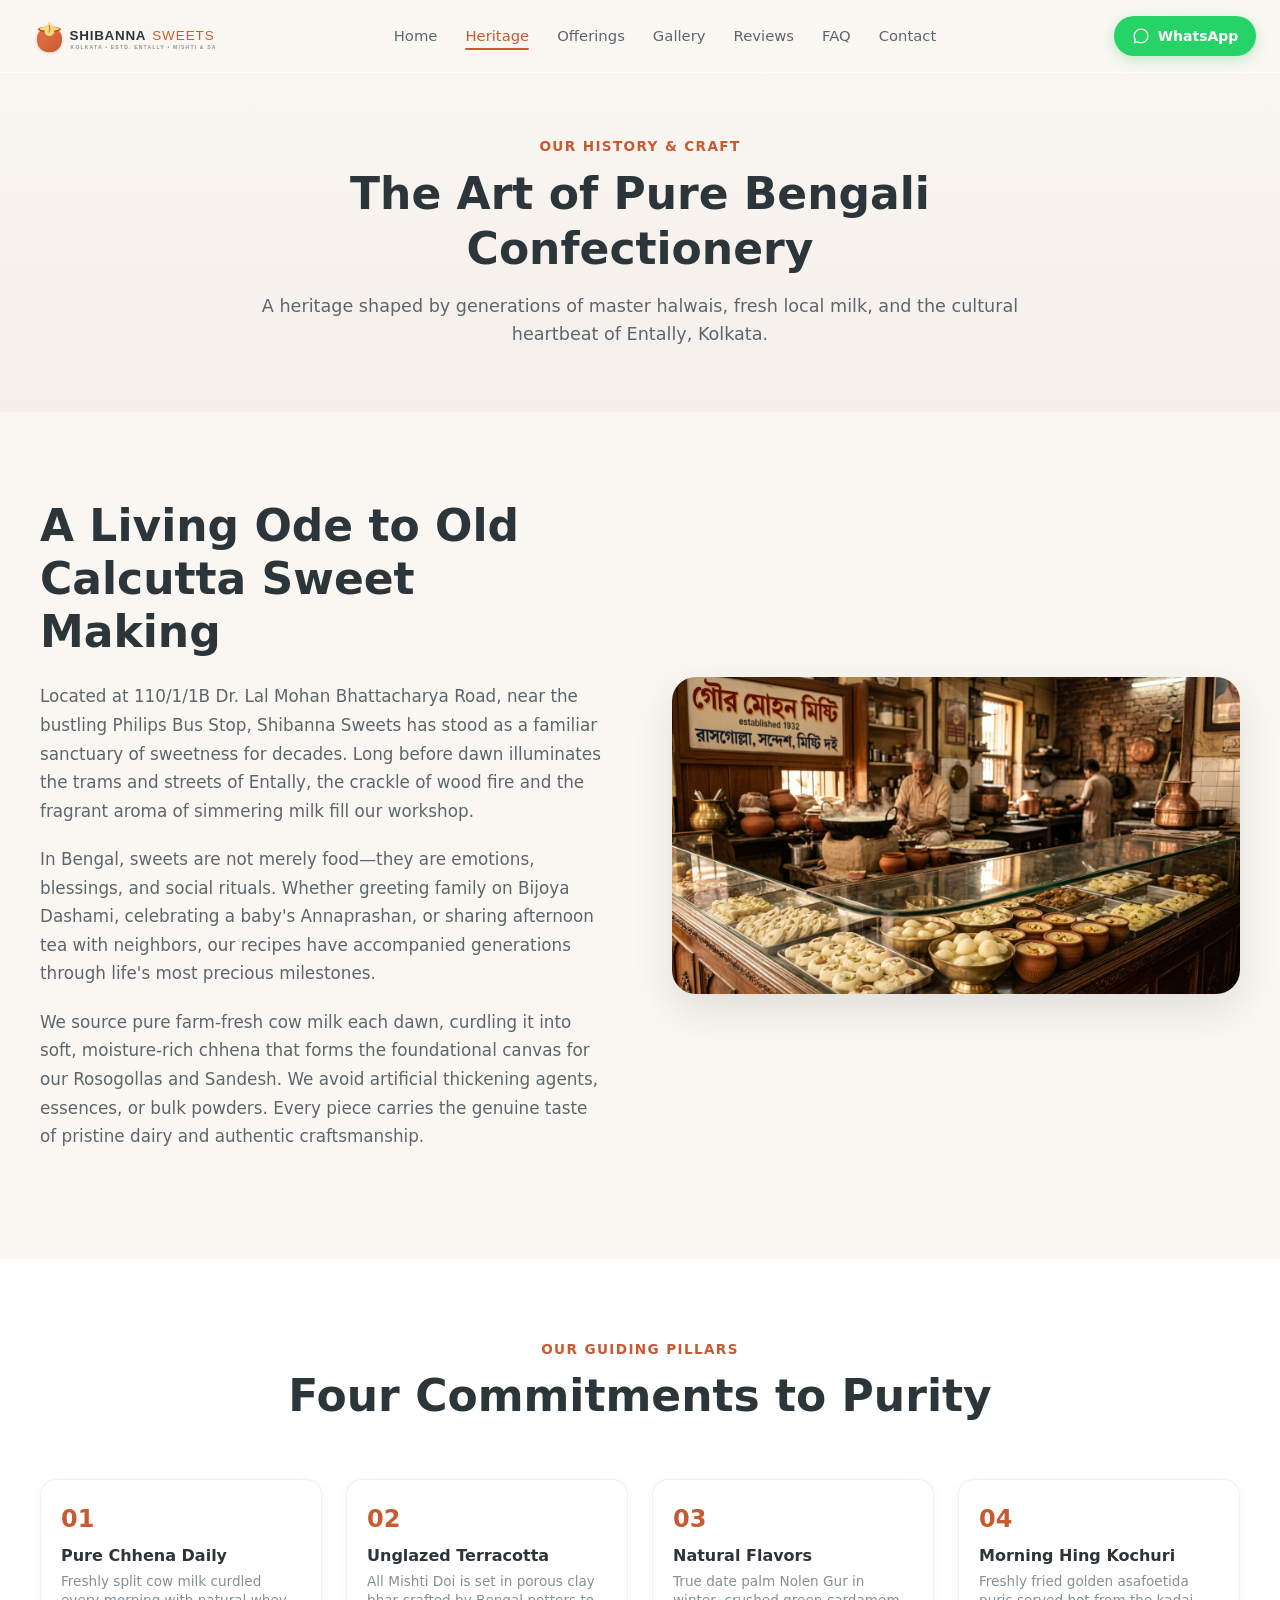
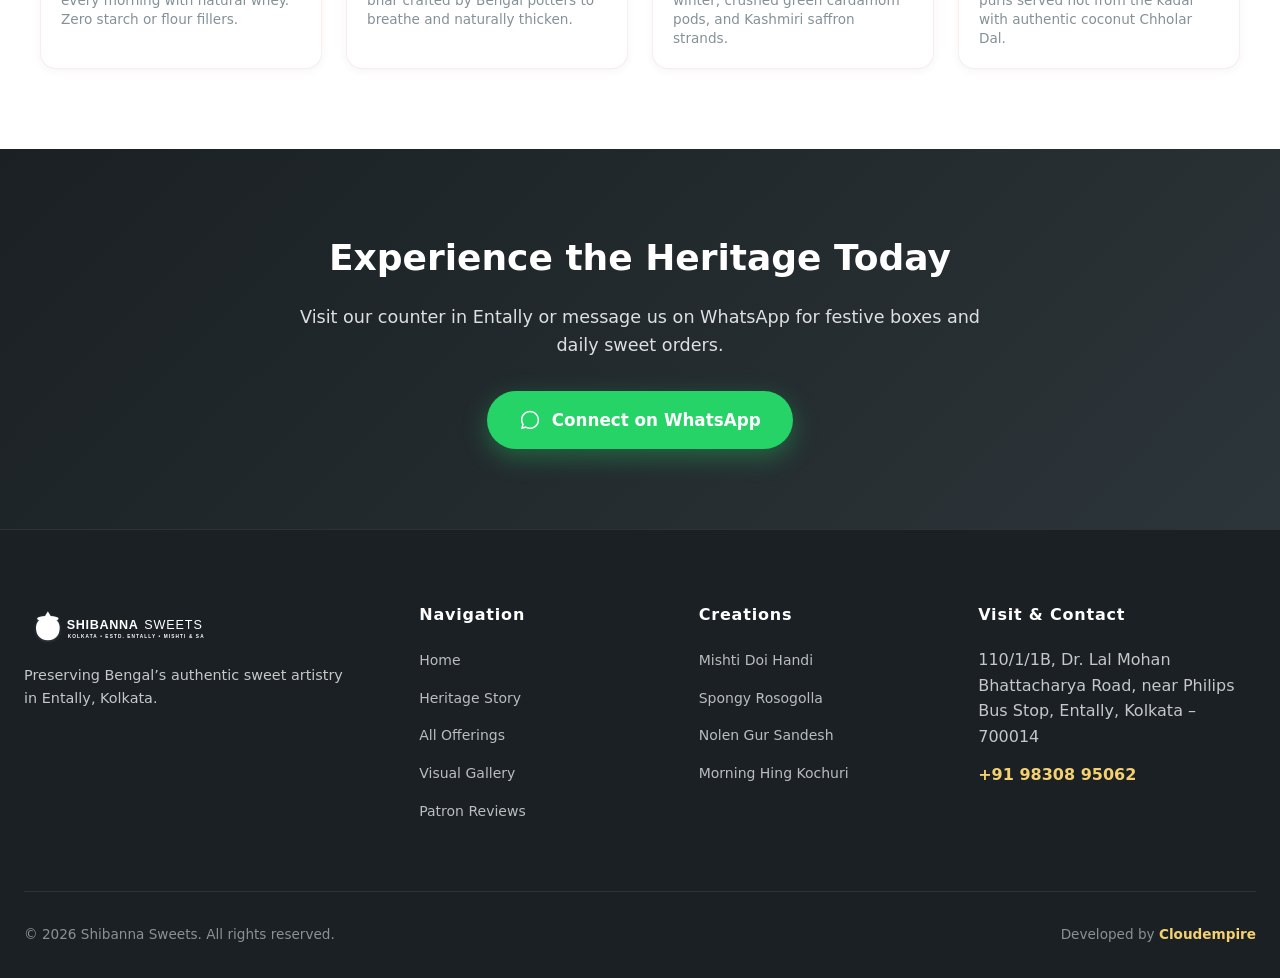
==== about.html @ 189ba897 "Build Shibanna Sweets Apple-inspired website with 16:9 hero video" ====
<!DOCTYPE html>
<html lang="en">
<head>
  <meta charset="UTF-8">
  <meta name="viewport" content="width=device-width, initial-scale=1.0">
  <title>Heritage &amp; Craftsmanship | Shibanna Sweets Kolkata</title>
  <meta name="description" content="Discover the history, pure milk sourcing, and artisanal craftsmanship behind Shibanna Sweets at Entally, Kolkata.">
  <link rel="canonical" href="https://cloudempiretech.github.io/shibanna-sweets-kolkata/about.html">
  <link rel="icon" type="image/svg+xml" href="assets/images/favicon.svg">
  <link rel="apple-touch-icon" href="apple-touch-icon.png">
  <link rel="stylesheet" href="styles.css">
</head>
<body>

  <!-- Navigation -->
  <header class="site-header" role="banner">
    <div class="nav-container">
      <a href="index.html" class="nav-brand" aria-label="Shibanna Sweets Home">
        <img src="assets/images/logo.svg" alt="Shibanna Sweets Logo" class="nav-logo" width="190" height="48">
      </a>
      
      <nav aria-label="Main Navigation">
        <ul class="nav-links">
          <li><a href="index.html">Home</a></li>
          <li><a href="about.html" class="active">Heritage</a></li>
          <li><a href="sweets.html">Offerings</a></li>
          <li><a href="gallery.html">Gallery</a></li>
          <li><a href="reviews.html">Reviews</a></li>
          <li><a href="faq.html">FAQ</a></li>
          <li><a href="contact.html">Contact</a></li>
        </ul>
      </nav>

      <div class="nav-actions">
        <a href="https://wa.me/919830895062?text=Hi%20Shibanna%20Sweets%2C%20I%20would%20like%20to%20know%20more%20about%20your%20sweets." target="_blank" rel="noopener noreferrer" class="btn-nav-wa" aria-label="Chat on WhatsApp">
          <svg viewBox="0 0 24 24"><path d="M12.04 2C6.58 2 2.13 6.45 2.13 11.91C2.13 13.66 2.59 15.36 3.45 16.86L2.05 22L7.3 20.62C8.75 21.41 10.38 21.83 12.04 21.83C17.5 21.83 21.95 17.38 21.95 11.92C21.95 9.27 20.92 6.78 19.05 4.91C17.18 3.03 14.69 2 12.04 2M12.05 3.67C14.25 3.67 16.31 4.53 17.87 6.09C19.42 7.65 20.28 9.72 20.28 11.92C20.28 16.46 16.58 20.15 12.04 20.15C10.56 20.15 9.11 19.76 7.85 19.01L7.55 18.83L4.43 19.65L5.26 16.61L5.06 16.29C4.24 14.99 3.8 13.47 3.8 11.91C3.81 7.37 7.5 3.67 12.05 3.67Z"/></svg>
          <span>WhatsApp</span>
        </a>
        <button class="mobile-toggle" aria-label="Toggle navigation menu">
          <svg width="24" height="24" viewBox="0 0 24 24" fill="none" stroke="currentColor" stroke-width="2"><path d="M4 6h16M4 12h16M4 18h16"/></svg>
        </button>
      </div>
    </div>
  </header>

  <!-- Page Header -->
  <section style="background:linear-gradient(180deg, #FAF7F2 0%, #F5EFEB 100%); padding: 8.5rem 1.5rem 4rem; text-align: center;">
    <div style="max-width: 800px; margin: 0 auto;">
      <span class="section-tag">Our History &amp; Craft</span>
      <h1 class="section-title">The Art of Pure Bengali Confectionery</h1>
      <p class="section-subtitle">A heritage shaped by generations of master halwais, fresh local milk, and the cultural heartbeat of Entally, Kolkata.</p>
    </div>
  </section>

  <!-- Main Narrative -->
  <section class="section">
    <div class="story-container">
      <div class="story-content">
        <h2>A Living Ode to Old Calcutta Sweet Making</h2>
        <p>
          Located at 110/1/1B Dr. Lal Mohan Bhattacharya Road, near the bustling Philips Bus Stop, Shibanna Sweets has stood as a familiar sanctuary of sweetness for decades. Long before dawn illuminates the trams and streets of Entally, the crackle of wood fire and the fragrant aroma of simmering milk fill our workshop.
        </p>
        <p>
          In Bengal, sweets are not merely food—they are emotions, blessings, and social rituals. Whether greeting family on Bijoya Dashami, celebrating a baby's Annaprashan, or sharing afternoon tea with neighbors, our recipes have accompanied generations through life's most precious milestones.
        </p>
        <p>
          We source pure farm-fresh cow milk each dawn, curdling it into soft, moisture-rich chhena that forms the foundational canvas for our Rosogollas and Sandesh. We avoid artificial thickening agents, essences, or bulk powders. Every piece carries the genuine taste of pristine dairy and authentic craftsmanship.
        </p>
      </div>
      <div class="story-media">
        <img src="assets/images/hero-poster.jpg" alt="Artisan halwai workshop in Kolkata" loading="lazy">
      </div>
    </div>
  </section>

  <!-- Philosophy Pillars -->
  <section style="background:var(--white); padding: 5rem 1.5rem;">
    <div style="max-width: 1200px; margin: 0 auto;">
      <div class="section-header">
        <span class="section-tag">Our Guiding Pillars</span>
        <h2 class="section-title">Four Commitments to Purity</h2>
      </div>

      <div class="grid-4">
        <div class="pillar-item">
          <div class="pillar-num">01</div>
          <div class="pillar-title">Pure Chhena Daily</div>
          <div class="pillar-desc">Freshly split cow milk curdled every morning with natural whey. Zero starch or flour fillers.</div>
        </div>
        <div class="pillar-item">
          <div class="pillar-num">02</div>
          <div class="pillar-title">Unglazed Terracotta</div>
          <div class="pillar-desc">All Mishti Doi is set in porous clay bhar crafted by Bengal potters to breathe and naturally thicken.</div>
        </div>
        <div class="pillar-item">
          <div class="pillar-num">03</div>
          <div class="pillar-title">Natural Flavors</div>
          <div class="pillar-desc">True date palm Nolen Gur in winter, crushed green cardamom pods, and Kashmiri saffron strands.</div>
        </div>
        <div class="pillar-item">
          <div class="pillar-num">04</div>
          <div class="pillar-title">Morning Hing Kochuri</div>
          <div class="pillar-desc">Freshly fried golden asafoetida puris served hot from the kadai with authentic coconut Chholar Dal.</div>
        </div>
      </div>
    </div>
  </section>

  <!-- CTA Banner -->
  <section style="background: linear-gradient(135deg, var(--darker) 0%, var(--dark) 100%); color: var(--white); padding: 5rem 1.5rem; text-align: center;">
    <div style="max-width: 720px; margin: 0 auto;">
      <h2 style="font-size: 2.25rem; font-weight: 700; margin-bottom: 1rem;">Experience the Heritage Today</h2>
      <p style="font-size: 1.1rem; color: rgba(255,255,255,0.85); margin-bottom: 2rem;">Visit our counter in Entally or message us on WhatsApp for festive boxes and daily sweet orders.</p>
      <a href="https://wa.me/919830895062?text=Hi%20Shibanna%20Sweets%2C%20I%20would%20like%20to%20place%20an%20order." target="_blank" rel="noopener noreferrer" class="btn-primary-wa">
        <svg viewBox="0 0 24 24"><path d="M12.04 2C6.58 2 2.13 6.45 2.13 11.91C2.13 13.66 2.59 15.36 3.45 16.86L2.05 22L7.3 20.62C8.75 21.41 10.38 21.83 12.04 21.83C17.5 21.83 21.95 17.38 21.95 11.92C21.95 9.27 20.92 6.78 19.05 4.91C17.18 3.03 14.69 2 12.04 2M12.05 3.67C14.25 3.67 16.31 4.53 17.87 6.09C19.42 7.65 20.28 9.72 20.28 11.92C20.28 16.46 16.58 20.15 12.04 20.15C10.56 20.15 9.11 19.76 7.85 19.01L7.55 18.83L4.43 19.65L5.26 16.61L5.06 16.29C4.24 14.99 3.8 13.47 3.8 11.91C3.81 7.37 7.5 3.67 12.05 3.67Z"/></svg>
        <span>Connect on WhatsApp</span>
      </a>
    </div>
  </section>

  <!-- Footer -->
  <footer class="site-footer" role="contentinfo">
    <div class="footer-container">
      <div class="footer-brand">
        <img src="assets/images/logo.svg" alt="Shibanna Sweets Logo" width="180" height="46" style="filter: brightness(0) invert(1);">
        <p>Preserving Bengal’s authentic sweet artistry in Entally, Kolkata.</p>
      </div>
      <div class="footer-col">
        <h4>Navigation</h4>
        <ul class="footer-links">
          <li><a href="index.html">Home</a></li>
          <li><a href="about.html">Heritage Story</a></li>
          <li><a href="sweets.html">All Offerings</a></li>
          <li><a href="gallery.html">Visual Gallery</a></li>
          <li><a href="reviews.html">Patron Reviews</a></li>
        </ul>
      </div>
      <div class="footer-col">
        <h4>Creations</h4>
        <ul class="footer-links">
          <li><a href="sweets.html#doi">Mishti Doi Handi</a></li>
          <li><a href="sweets.html#rosogolla">Spongy Rosogolla</a></li>
          <li><a href="sweets.html#sandesh">Nolen Gur Sandesh</a></li>
          <li><a href="sweets.html#kochuri">Morning Hing Kochuri</a></li>
        </ul>
      </div>
      <div class="footer-col">
        <h4>Visit &amp; Contact</h4>
        <p style="margin-bottom:0.75rem;">110/1/1B, Dr. Lal Mohan Bhattacharya Road, near Philips Bus Stop, Entally, Kolkata – 700014</p>
        <p><a href="tel:+919830895062" style="color:var(--secondary); font-weight:600;">+91 98308 95062</a></p>
      </div>
    </div>
    <div class="footer-bottom">
      <div>&copy; 2026 Shibanna Sweets. All rights reserved.</div>
      <div class="footer-dev">Developed by <a href="https://cloudempiretech.github.io/" target="_blank" rel="noopener noreferrer">Cloudempire</a></div>
    </div>
  </footer>

  <script src="script.js"></script>
</body>
</html>
---- styles.css ----
/* ==========================================================================
   SHIBANNA SWEETS — Apple-Inspired Modern Design System
   Brand Concept: Terracotta Hearth, Saffron Cream, Pistachio Jade, Slate Sugar
   ========================================================================== */

:root {
  --primary: #C85A32;
  --primary-light: #E27248;
  --primary-dark: #A84320;
  --secondary: #F4D06F;
  --secondary-light: #FDF3D6;
  --accent: #8A9A86;
  --accent-light: #E8ECE7;
  --dark: #2C3539;
  --darker: #1A2024;
  --light-bg: #FAF7F2;
  --card-bg: rgba(255, 255, 255, 0.82);
  --card-border: rgba(200, 90, 50, 0.12);
  --glass-bg: rgba(250, 247, 242, 0.8);
  --glass-border: rgba(255, 255, 255, 0.6);
  --text-primary: #2C3539;
  --text-secondary: #5C676C;
  --text-muted: #849197;
  --white: #FFFFFF;
  --shadow-sm: 0 2px 8px rgba(44, 53, 57, 0.05);
  --shadow-md: 0 8px 24px rgba(44, 53, 57, 0.08);
  --shadow-lg: 0 16px 40px rgba(44, 53, 57, 0.12);
  --shadow-glow: 0 12px 36px rgba(200, 90, 50, 0.22);
  --radius-sm: 8px;
  --radius-md: 16px;
  --radius-lg: 24px;
  --radius-pill: 9999px;
  --transition: all 0.35s cubic-bezier(0.16, 1, 0.3, 1);
}

*, *::before, *::after {
  box-sizing: border-box;
  margin: 0;
  padding: 0;
}

html {
  scroll-behavior: smooth;
  font-size: 16px;
  -webkit-text-size-adjust: 100%;
}

body {
  font-family: -apple-system, BlinkMacSystemFont, "SF Pro Text", "SF Pro Display", "Inter", system-ui, sans-serif;
  background-color: var(--light-bg);
  color: var(--text-primary);
  line-height: 1.6;
  overflow-x: hidden;
  -webkit-font-smoothing: antialiased;
}

a {
  color: inherit;
  text-decoration: none;
  transition: var(--transition);
}

img, video {
  max-width: 100%;
  display: block;
}

/* ==========================================================================
   NAVIGATION
   ========================================================================== */
.site-header {
  position: fixed;
  top: 0;
  left: 0;
  right: 0;
  z-index: 1000;
  background: var(--glass-bg);
  backdrop-filter: blur(20px);
  -webkit-backdrop-filter: blur(20px);
  border-bottom: 1px solid var(--glass-border);
  transition: var(--transition);
}

.site-header.scrolled {
  background: rgba(255, 255, 255, 0.94);
  box-shadow: var(--shadow-sm);
}

.nav-container {
  max-width: 1280px;
  margin: 0 auto;
  padding: 0.75rem 1.5rem;
  display: flex;
  align-items: center;
  justify-content: space-between;
}

.nav-brand {
  display: flex;
  align-items: center;
  gap: 0.75rem;
}

.nav-logo {
  height: 48px;
  width: auto;
  transition: var(--transition);
}

.nav-logo:hover {
  transform: scale(1.02);
}

.nav-links {
  display: flex;
  align-items: center;
  gap: 1.75rem;
  list-style: none;
}

.nav-links a {
  font-size: 0.925rem;
  font-weight: 500;
  color: var(--text-secondary);
  position: relative;
  padding: 0.25rem 0;
}

.nav-links a:hover,
.nav-links a.active {
  color: var(--primary);
}

.nav-links a.active::after {
  content: "";
  position: absolute;
  bottom: -2px;
  left: 0;
  right: 0;
  height: 2px;
  background: var(--primary);
  border-radius: var(--radius-pill);
}

.nav-actions {
  display: flex;
  align-items: center;
  gap: 1rem;
}

.btn-nav-wa {
  display: inline-flex;
  align-items: center;
  gap: 0.5rem;
  background: #25D366;
  color: var(--white);
  padding: 0.55rem 1.1rem;
  border-radius: var(--radius-pill);
  font-size: 0.875rem;
  font-weight: 600;
  box-shadow: 0 4px 14px rgba(37, 211, 102, 0.28);
  transition: var(--transition);
}

.btn-nav-wa:hover {
  transform: translateY(-1px);
  box-shadow: 0 6px 20px rgba(37, 211, 102, 0.4);
}

.btn-nav-wa svg {
  width: 18px;
  height: 18px;
  fill: currentColor;
}

.mobile-toggle {
  display: none;
  background: none;
  border: none;
  cursor: pointer;
  padding: 0.5rem;
  color: var(--text-primary);
}

/* ==========================================================================
   HERO SECTION WITH 16:9 VIDEO
   ========================================================================== */
.hero-section {
  position: relative;
  min-height: 100vh;
  display: flex;
  align-items: center;
  justify-content: center;
  overflow: hidden;
  padding-top: 5rem;
}

.hero-video-wrapper {
  position: absolute;
  top: 0;
  left: 0;
  width: 100%;
  height: 100%;
  z-index: 1;
  overflow: hidden;
}

.hero-video-wrapper video {
  width: 100%;
  height: 100%;
  object-fit: cover;
  object-position: center;
}

.hero-video-poster {
  position: absolute;
  top: 0;
  left: 0;
  width: 100%;
  height: 100%;
  object-fit: cover;
  z-index: 1;
}

.hero-overlay {
  position: absolute;
  top: 0;
  left: 0;
  width: 100%;
  height: 100%;
  z-index: 2;
  background: linear-gradient(
    180deg,
    rgba(26, 32, 36, 0.65) 0%,
    rgba(26, 32, 36, 0.75) 45%,
    rgba(26, 32, 36, 0.92) 100%
  );
  backdrop-filter: blur(1.5px);
}

.hero-content {
  position: relative;
  z-index: 3;
  max-width: 900px;
  padding: 3rem 1.5rem;
  text-align: center;
  color: var(--white);
}

.hero-badge {
  display: inline-flex;
  align-items: center;
  gap: 0.5rem;
  background: rgba(244, 208, 111, 0.18);
  border: 1px solid rgba(244, 208, 111, 0.45);
  color: var(--secondary);
  padding: 0.4rem 1.1rem;
  border-radius: var(--radius-pill);
  font-size: 0.85rem;
  font-weight: 600;
  letter-spacing: 0.08em;
  text-transform: uppercase;
  margin-bottom: 1.5rem;
  backdrop-filter: blur(8px);
}

.hero-title {
  font-size: clamp(2.25rem, 5vw, 4rem);
  font-weight: 800;
  line-height: 1.15;
  letter-spacing: -0.02em;
  margin-bottom: 1.25rem;
  text-shadow: 0 4px 20px rgba(0, 0, 0, 0.4);
}

.hero-title span {
  background: linear-gradient(135deg, #FFF 20%, #F4D06F 100%);
  -webkit-background-clip: text;
  -webkit-text-fill-color: transparent;
}

.hero-description {
  font-size: clamp(1.05rem, 2vw, 1.3rem);
  color: rgba(255, 255, 255, 0.88);
  max-width: 760px;
  margin: 0 auto 2rem;
  font-weight: 400;
  line-height: 1.6;
}

.hero-cta-group {
  display: flex;
  align-items: center;
  justify-content: center;
  gap: 1.25rem;
  flex-wrap: wrap;
  margin-bottom: 2rem;
}

.btn-primary-wa {
  display: inline-flex;
  align-items: center;
  gap: 0.65rem;
  background: #25D366;
  color: var(--white);
  padding: 0.95rem 2rem;
  border-radius: var(--radius-pill);
  font-size: 1.05rem;
  font-weight: 600;
  box-shadow: 0 8px 24px rgba(37, 211, 102, 0.35);
  transition: var(--transition);
  min-height: 48px;
}

.btn-primary-wa:hover {
  transform: translateY(-2px) scale(1.02);
  box-shadow: 0 12px 32px rgba(37, 211, 102, 0.5);
  background: #22c55e;
}

.btn-primary-wa svg {
  width: 22px;
  height: 22px;
  fill: currentColor;
}

.btn-secondary {
  display: inline-flex;
  align-items: center;
  gap: 0.5rem;
  background: rgba(255, 255, 255, 0.12);
  color: var(--white);
  border: 1px solid rgba(255, 255, 255, 0.35);
  padding: 0.95rem 1.85rem;
  border-radius: var(--radius-pill);
  font-size: 1.05rem;
  font-weight: 600;
  backdrop-filter: blur(10px);
  transition: var(--transition);
  min-height: 48px;
}

.btn-secondary:hover {
  background: rgba(255, 255, 255, 0.22);
  border-color: rgba(255, 255, 255, 0.6);
  transform: translateY(-2px);
}

.video-control-toggle {
  display: inline-flex;
  align-items: center;
  gap: 0.45rem;
  background: rgba(0, 0, 0, 0.4);
  color: rgba(255, 255, 255, 0.75);
  border: 1px solid rgba(255, 255, 255, 0.2);
  padding: 0.4rem 0.85rem;
  border-radius: var(--radius-pill);
  font-size: 0.75rem;
  cursor: pointer;
  backdrop-filter: blur(6px);
  transition: var(--transition);
}

.video-control-toggle:hover {
  background: rgba(0, 0, 0, 0.6);
  color: var(--white);
}

/* ==========================================================================
   FEATURE CARDS & SECTION BASE
   ========================================================================== */
.section {
  padding: 5.5rem 1.5rem;
  max-width: 1280px;
  margin: 0 auto;
}

.section-header {
  text-align: center;
  max-width: 720px;
  margin: 0 auto 3.5rem;
}

.section-tag {
  color: var(--primary);
  font-size: 0.85rem;
  font-weight: 700;
  letter-spacing: 0.1em;
  text-transform: uppercase;
  margin-bottom: 0.5rem;
  display: block;
}

.section-title {
  font-size: clamp(2rem, 3.5vw, 2.75rem);
  font-weight: 700;
  line-height: 1.25;
  color: var(--dark);
  margin-bottom: 1rem;
}

.section-subtitle {
  font-size: 1.1rem;
  color: var(--text-secondary);
  line-height: 1.6;
}

.grid-3 {
  display: grid;
  grid-template-columns: repeat(auto-fit, minmax(320px, 1fr));
  gap: 2rem;
}

.grid-4 {
  display: grid;
  grid-template-columns: repeat(auto-fit, minmax(260px, 1fr));
  gap: 1.5rem;
}

.card-apple {
  background: var(--card-bg);
  border: 1px solid var(--card-border);
  border-radius: var(--radius-lg);
  overflow: hidden;
  box-shadow: var(--shadow-sm);
  transition: var(--transition);
  display: flex;
  flex-direction: column;
}

.card-apple:hover {
  transform: translateY(-6px);
  box-shadow: var(--shadow-lg);
  border-color: rgba(200, 90, 50, 0.3);
}

.card-img-wrap {
  position: relative;
  height: 240px;
  overflow: hidden;
}

.card-img-wrap img {
  width: 100%;
  height: 100%;
  object-fit: cover;
  transition: transform 0.6s cubic-bezier(0.16, 1, 0.3, 1);
}

.card-apple:hover .card-img-wrap img {
  transform: scale(1.06);
}

.card-badge {
  position: absolute;
  top: 1rem;
  right: 1rem;
  background: rgba(44, 53, 57, 0.8);
  color: var(--secondary);
  padding: 0.3rem 0.8rem;
  border-radius: var(--radius-pill);
  font-size: 0.75rem;
  font-weight: 600;
  backdrop-filter: blur(8px);
}

.card-body {
  padding: 1.75rem;
  flex: 1;
  display: flex;
  flex-direction: column;
}

.card-title {
  font-size: 1.35rem;
  font-weight: 700;
  color: var(--dark);
  margin-bottom: 0.5rem;
}

.card-desc {
  font-size: 0.95rem;
  color: var(--text-secondary);
  line-height: 1.55;
  margin-bottom: 1.25rem;
  flex: 1;
}

.card-footer {
  display: flex;
  align-items: center;
  justify-content: space-between;
  border-top: 1px solid rgba(44, 53, 57, 0.08);
  padding-top: 1rem;
}

.card-price {
  font-size: 0.9rem;
  font-weight: 600;
  color: var(--primary);
}

.btn-card-order {
  display: inline-flex;
  align-items: center;
  gap: 0.4rem;
  background: rgba(37, 211, 102, 0.12);
  color: #128C7E;
  padding: 0.45rem 0.9rem;
  border-radius: var(--radius-pill);
  font-size: 0.825rem;
  font-weight: 600;
  transition: var(--transition);
}

.btn-card-order:hover {
  background: #25D366;
  color: var(--white);
}

.btn-card-order svg {
  width: 14px;
  height: 14px;
  fill: currentColor;
}

/* ==========================================================================
   HERITAGE & CRAFTSMANSHIP STORY
   ========================================================================== */
.story-section {
  background: linear-gradient(180deg, #F5EFEB 0%, #FAF7F2 100%);
  padding: 6rem 1.5rem;
}

.story-container {
  max-width: 1200px;
  margin: 0 auto;
  display: grid;
  grid-template-columns: 1fr 1fr;
  gap: 4rem;
  align-items: center;
}

.story-content h2 {
  font-size: clamp(2rem, 3.5vw, 2.75rem);
  font-weight: 700;
  color: var(--dark);
  line-height: 1.2;
  margin-bottom: 1.5rem;
}

.story-content p {
  font-size: 1.05rem;
  color: var(--text-secondary);
  line-height: 1.7;
  margin-bottom: 1.25rem;
}

.story-pillars {
  display: grid;
  grid-template-columns: 1fr 1fr;
  gap: 1.5rem;
  margin-top: 2rem;
}

.pillar-item {
  background: var(--white);
  padding: 1.25rem;
  border-radius: var(--radius-md);
  border: 1px solid rgba(200, 90, 50, 0.1);
  box-shadow: var(--shadow-sm);
}

.pillar-num {
  font-size: 1.5rem;
  font-weight: 800;
  color: var(--primary);
  margin-bottom: 0.25rem;
}

.pillar-title {
  font-weight: 700;
  font-size: 1rem;
  color: var(--dark);
  margin-bottom: 0.25rem;
}

.pillar-desc {
  font-size: 0.85rem;
  color: var(--text-muted);
  line-height: 1.4;
}

.story-media {
  position: relative;
  border-radius: var(--radius-lg);
  overflow: hidden;
  box-shadow: var(--shadow-lg);
}

.story-media img {
  width: 100%;
  height: 100%;
  object-fit: cover;
}

/* ==========================================================================
   INTERACTIVE WHATSAPP ENQUIRY & CONTACT FORM
   ========================================================================== */
.contact-section {
  background: var(--white);
  padding: 6rem 1.5rem;
  position: relative;
}

.contact-grid {
  max-width: 1100px;
  margin: 0 auto;
  display: grid;
  grid-template-columns: 1fr 1.1fr;
  gap: 3.5rem;
  background: var(--light-bg);
  border-radius: var(--radius-lg);
  padding: 3rem;
  border: 1px solid rgba(200, 90, 50, 0.15);
  box-shadow: var(--shadow-md);
}

.contact-info h3 {
  font-size: 1.85rem;
  font-weight: 700;
  color: var(--dark);
  margin-bottom: 1rem;
}

.contact-info p {
  color: var(--text-secondary);
  margin-bottom: 2rem;
  line-height: 1.6;
}

.contact-item {
  display: flex;
  align-items: flex-start;
  gap: 1rem;
  margin-bottom: 1.5rem;
}

.contact-icon {
  width: 44px;
  height: 44px;
  border-radius: 50%;
  background: rgba(200, 90, 50, 0.1);
  color: var(--primary);
  display: flex;
  align-items: center;
  justify-content: center;
  flex-shrink: 0;
}

.contact-icon svg {
  width: 22px;
  height: 22px;
  fill: currentColor;
}

.contact-label {
  font-size: 0.8rem;
  color: var(--text-muted);
  font-weight: 600;
  text-transform: uppercase;
  letter-spacing: 0.05em;
}

.contact-val {
  font-size: 1.05rem;
  font-weight: 600;
  color: var(--dark);
}

.contact-val a:hover {
  color: var(--primary);
}

.enquiry-form {
  background: var(--white);
  padding: 2.25rem;
  border-radius: var(--radius-md);
  box-shadow: var(--shadow-sm);
  border: 1px solid rgba(44, 53, 57, 0.08);
}

.form-group {
  margin-bottom: 1.25rem;
}

.form-group label {
  display: block;
  font-size: 0.875rem;
  font-weight: 600;
  color: var(--dark);
  margin-bottom: 0.4rem;
}

.form-control {
  width: 100%;
  padding: 0.75rem 1rem;
  border-radius: var(--radius-sm);
  border: 1px solid #D5DBD8;
  font-family: inherit;
  font-size: 0.95rem;
  color: var(--dark);
  background: #FCFBF9;
  transition: var(--transition);
}

.form-control:focus {
  outline: none;
  border-color: var(--primary);
  background: var(--white);
  box-shadow: 0 0 0 3px rgba(200, 90, 50, 0.15);
}

textarea.form-control {
  resize: vertical;
  min-height: 100px;
}

.btn-submit-wa {
  width: 100%;
  display: inline-flex;
  align-items: center;
  justify-content: center;
  gap: 0.65rem;
  background: #25D366;
  color: var(--white);
  padding: 0.95rem;
  border-radius: var(--radius-sm);
  font-size: 1.05rem;
  font-weight: 600;
  border: none;
  cursor: pointer;
  box-shadow: 0 4px 14px rgba(37, 211, 102, 0.3);
  transition: var(--transition);
  min-height: 48px;
}

.btn-submit-wa:hover {
  background: #20BA5C;
  transform: translateY(-2px);
  box-shadow: 0 6px 20px rgba(37, 211, 102, 0.45);
}

.btn-submit-wa svg {
  width: 22px;
  height: 22px;
  fill: currentColor;
}

.wa-notice {
  font-size: 0.775rem;
  color: var(--text-muted);
  text-align: center;
  margin-top: 0.75rem;
  display: flex;
  align-items: center;
  justify-content: center;
  gap: 0.35rem;
}

/* ==========================================================================
   REVIEWS & TESTIMONIALS
   ========================================================================== */
.reviews-grid {
  display: grid;
  grid-template-columns: repeat(auto-fit, minmax(300px, 1fr));
  gap: 1.75rem;
}

.review-card {
  background: var(--white);
  padding: 2rem;
  border-radius: var(--radius-md);
  border: 1px solid rgba(44, 53, 57, 0.08);
  box-shadow: var(--shadow-sm);
  display: flex;
  flex-direction: column;
}

.review-stars {
  color: #F5A623;
  margin-bottom: 1rem;
  font-size: 1.1rem;
  letter-spacing: 2px;
}

.review-text {
  font-size: 0.95rem;
  color: var(--text-secondary);
  line-height: 1.6;
  margin-bottom: 1.5rem;
  flex: 1;
  font-style: italic;
}

.review-author {
  display: flex;
  align-items: center;
  gap: 0.75rem;
}

.author-avatar {
  width: 40px;
  height: 40px;
  border-radius: 50%;
  background: var(--secondary);
  color: var(--dark);
  font-weight: 700;
  display: flex;
  align-items: center;
  justify-content: center;
  font-size: 0.9rem;
}

.author-info h4 {
  font-size: 0.95rem;
  font-weight: 700;
  color: var(--dark);
}

.author-info span {
  font-size: 0.8rem;
  color: var(--text-muted);
}

/* ==========================================================================
   FLOATING ACTION BUTTON (WHATSAPP)
   ========================================================================== */
.fab-whatsapp {
  position: fixed;
  bottom: 24px;
  right: 24px;
  z-index: 999;
  width: 58px;
  height: 58px;
  background: #25D366;
  color: var(--white);
  border-radius: 50%;
  display: flex;
  align-items: center;
  justify-content: center;
  box-shadow: 0 8px 24px rgba(37, 211, 102, 0.45);
  transition: var(--transition);
}

.fab-whatsapp:hover {
  transform: scale(1.1) translateY(-2px);
  box-shadow: 0 12px 32px rgba(37, 211, 102, 0.6);
}

.fab-whatsapp svg {
  width: 32px;
  height: 32px;
  fill: currentColor;
}

/* ==========================================================================
   FOOTER
   ========================================================================== */
.site-footer {
  background: var(--darker);
  color: rgba(255, 255, 255, 0.75);
  padding: 4.5rem 1.5rem 2rem;
  border-top: 1px solid rgba(255, 255, 255, 0.08);
}

.footer-container {
  max-width: 1280px;
  margin: 0 auto;
  display: grid;
  grid-template-columns: 1.5fr 1fr 1fr 1.2fr;
  gap: 3rem;
  margin-bottom: 3.5rem;
}

.footer-brand p {
  font-size: 0.9rem;
  line-height: 1.6;
  margin-top: 1rem;
  max-width: 320px;
}

.footer-col h4 {
  color: var(--white);
  font-size: 1rem;
  font-weight: 700;
  margin-bottom: 1.25rem;
  letter-spacing: 0.05em;
}

.footer-links {
  list-style: none;
}

.footer-links li {
  margin-bottom: 0.75rem;
}

.footer-links a {
  font-size: 0.875rem;
  color: rgba(255, 255, 255, 0.7);
}

.footer-links a:hover {
  color: var(--secondary);
}

.footer-bottom {
  max-width: 1280px;
  margin: 0 auto;
  padding-top: 2rem;
  border-top: 1px solid rgba(255, 255, 255, 0.08);
  display: flex;
  align-items: center;
  justify-content: space-between;
  font-size: 0.85rem;
  color: rgba(255, 255, 255, 0.5);
  flex-wrap: wrap;
  gap: 1rem;
}

.footer-dev a {
  color: var(--secondary);
  font-weight: 600;
}

.footer-dev a:hover {
  text-decoration: underline;
}

/* ==========================================================================
   RESPONSIVE DESIGN & ACCESSIBILITY
   ========================================================================== */
@media (max-width: 1024px) {
  .story-container {
    grid-template-columns: 1fr;
    gap: 3rem;
  }
  .contact-grid {
    grid-template-columns: 1fr;
    padding: 2rem;
  }
  .footer-container {
    grid-template-columns: 1fr 1fr;
  }
}

@media (max-width: 768px) {
  .nav-links {
    display: none;
    position: absolute;
    top: 100%;
    left: 0;
    right: 0;
    background: rgba(255, 255, 255, 0.98);
    backdrop-filter: blur(20px);
    flex-direction: column;
    padding: 1.5rem;
    box-shadow: var(--shadow-md);
  }
  .nav-links.active {
    display: flex;
  }
  .mobile-toggle {
    display: block;
  }
  .btn-nav-wa span {
    display: none;
  }
  .footer-container {
    grid-template-columns: 1fr;
  }
  .footer-bottom {
    flex-direction: column;
    text-align: center;
  }
}

@media (prefers-reduced-motion: reduce) {
  *, *::before, *::after {
    animation-duration: 0.01ms !important;
    animation-iteration-count: 1 !important;
    transition-duration: 0.01ms !important;
    scroll-behavior: auto !important;
  }
  .hero-video-wrapper video {
    display: none;
  }
  .hero-video-poster {
    display: block;
  }
}
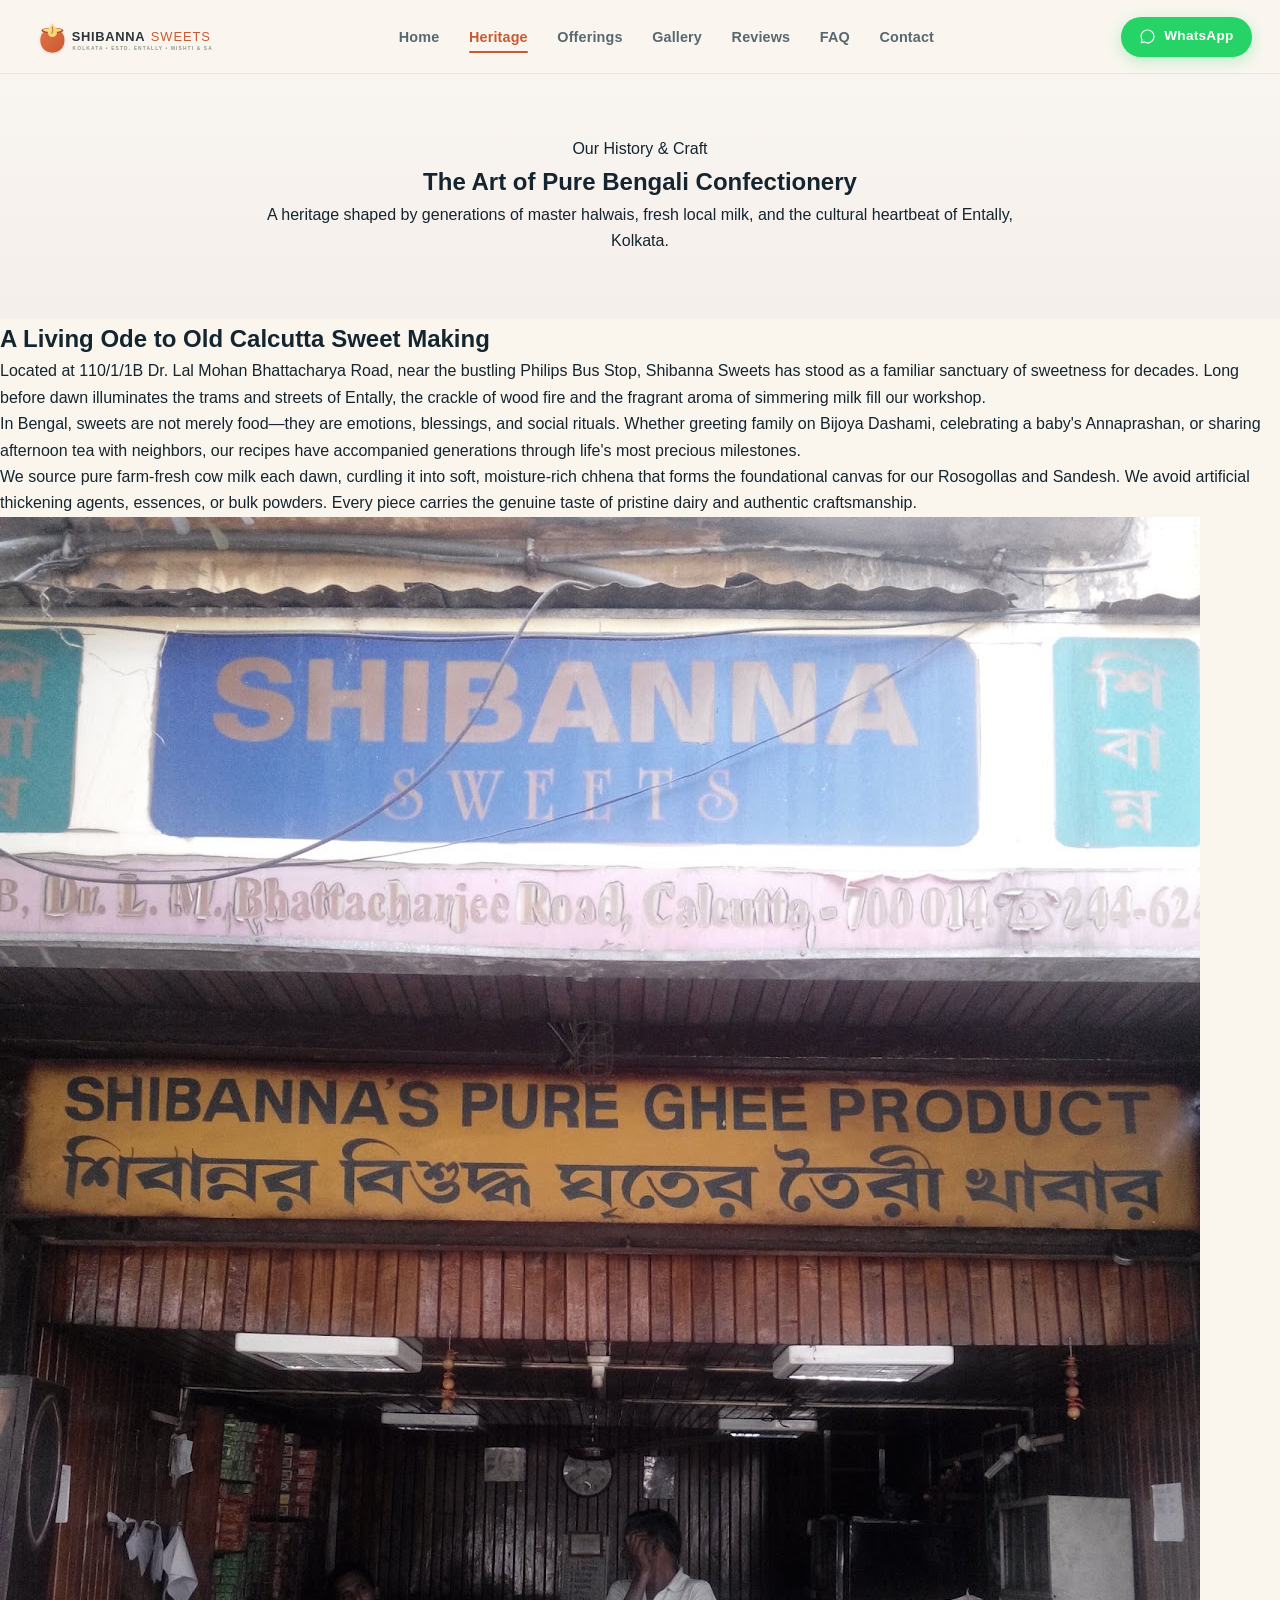
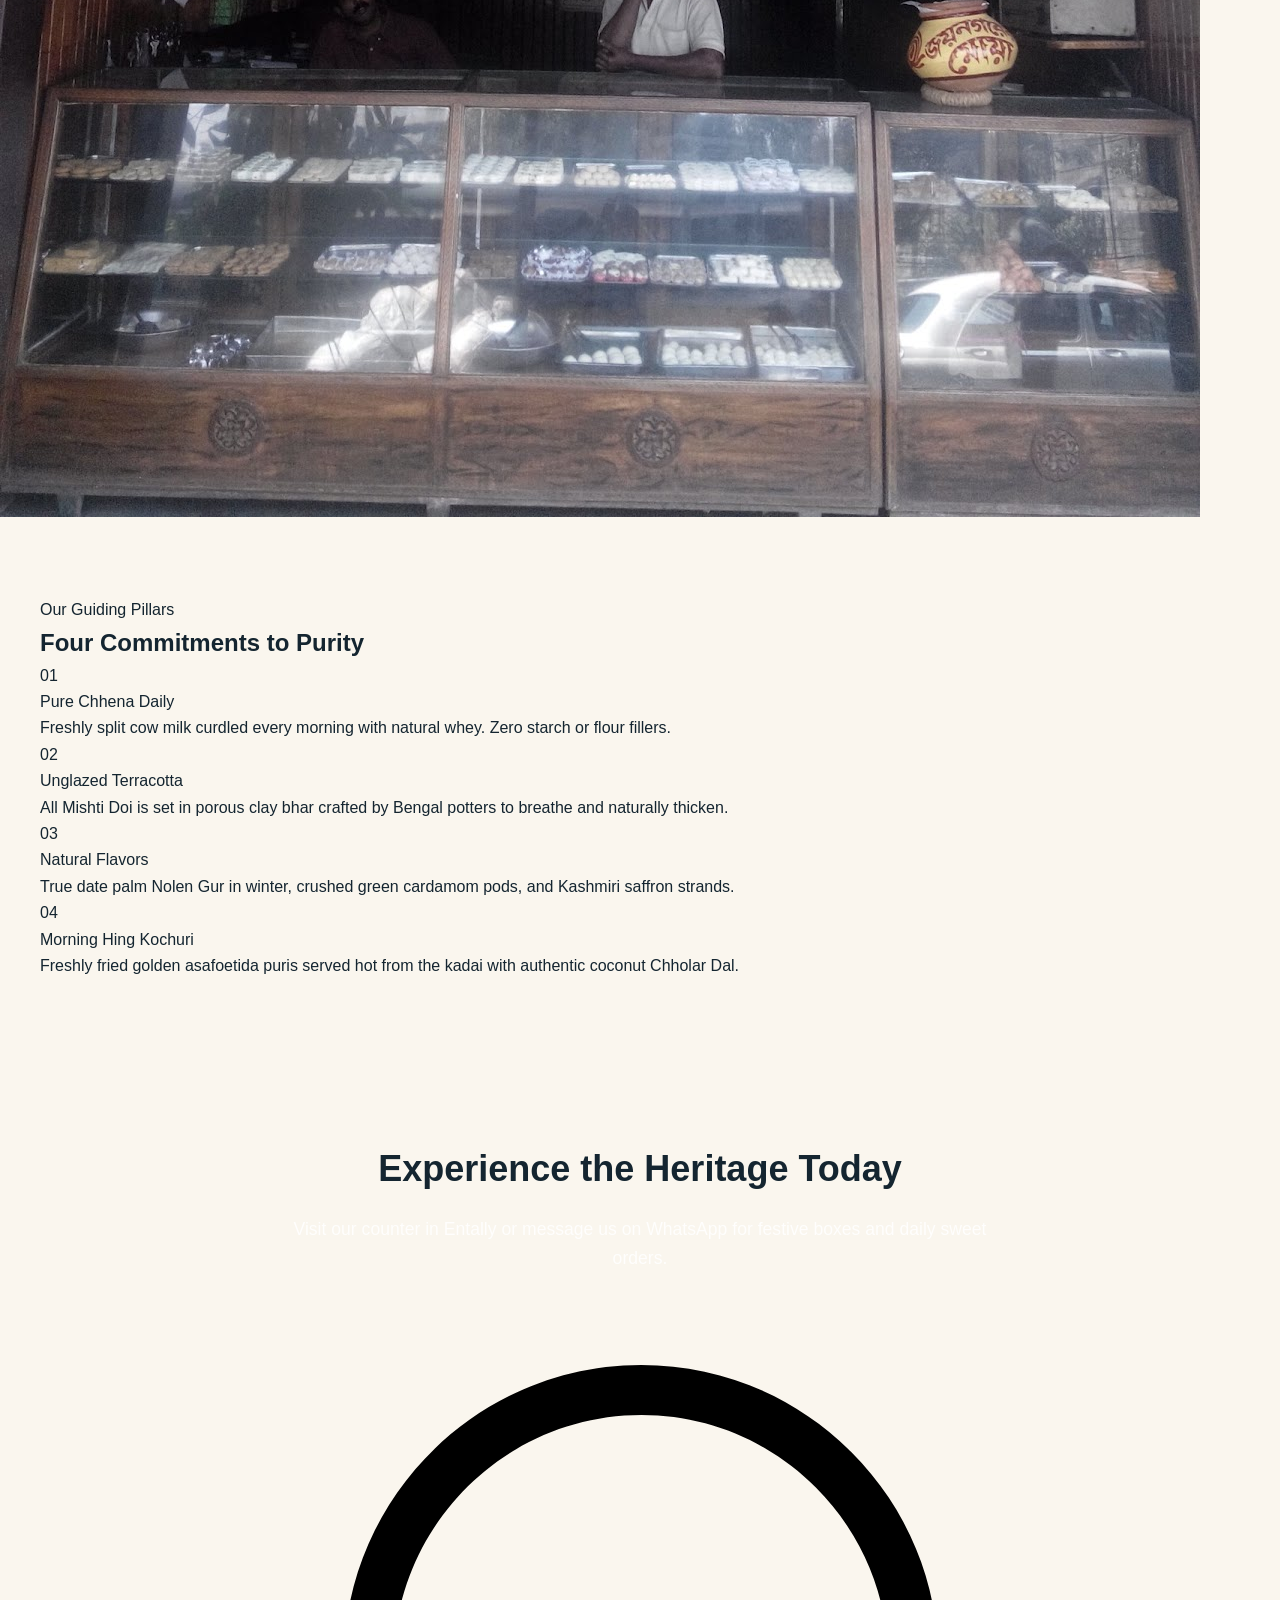
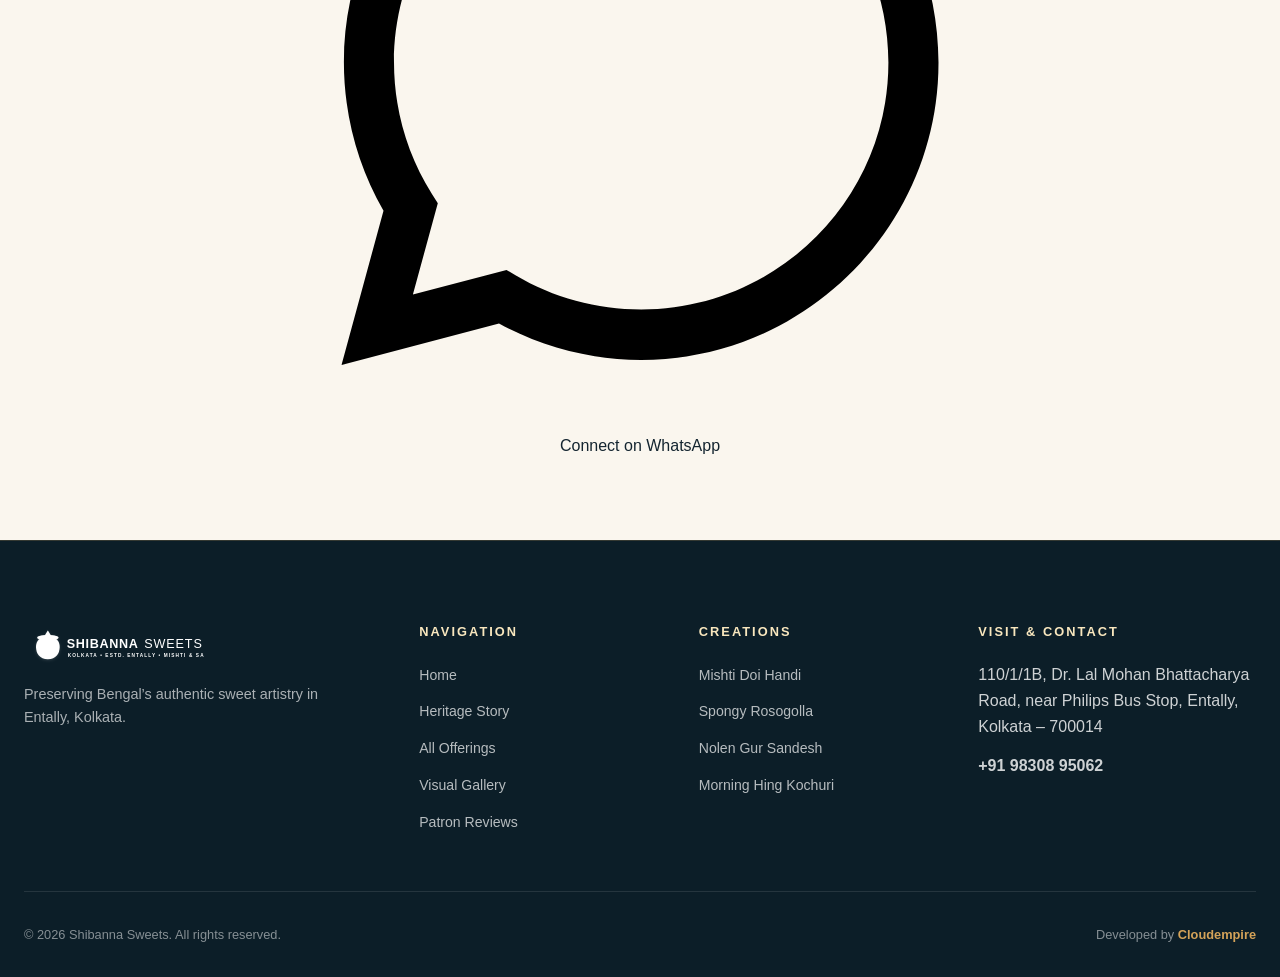
==== commit f8000d86: "Transform to pure culinary portfolio with TheDivine floating tabs, genuine Google Maps photos, and n" ====
--- a/about.html
+++ b/about.html
@@ -68,7 +68,7 @@
         </p>
       </div>
       <div class="story-media">
-        <img src="assets/images/hero-poster.jpg" alt="Artisan halwai workshop in Kolkata" loading="lazy">
+        <img src="assets/images/storefront-google-maps.jpg" alt="Official Google Maps photo of Shibanna Sweets storefront at 110/1/1B Dr. L.M. Bhattacharya Road" loading="lazy">
       </div>
     </div>
   </section>
--- a/styles.css
+++ b/styles.css
@@ -1,36 +1,43 @@
 /* ==========================================================================
-   SHIBANNA SWEETS — Apple-Inspired Modern Design System
-   Brand Concept: Terracotta Hearth, Saffron Cream, Pistachio Jade, Slate Sugar
+   SHIBANNA SWEETS (শিবান্ন সুইটস) — Brand & Culinary Portfolio System
+   Inspired by TheDivine floating filter tabs & Apple-level micro-interactions.
+   Pure Brand & Confectionery Portfolio (Zero E-Commerce / No Pricing / No Cart).
    ========================================================================== */
 
 :root {
-  --primary: #C85A32;
-  --primary-light: #E27248;
-  --primary-dark: #A84320;
-  --secondary: #F4D06F;
-  --secondary-light: #FDF3D6;
-  --accent: #8A9A86;
-  --accent-light: #E8ECE7;
-  --dark: #2C3539;
-  --darker: #1A2024;
-  --light-bg: #FAF7F2;
-  --card-bg: rgba(255, 255, 255, 0.82);
-  --card-border: rgba(200, 90, 50, 0.12);
-  --glass-bg: rgba(250, 247, 242, 0.8);
-  --glass-border: rgba(255, 255, 255, 0.6);
-  --text-primary: #2C3539;
-  --text-secondary: #5C676C;
-  --text-muted: #849197;
-  --white: #FFFFFF;
-  --shadow-sm: 0 2px 8px rgba(44, 53, 57, 0.05);
-  --shadow-md: 0 8px 24px rgba(44, 53, 57, 0.08);
-  --shadow-lg: 0 16px 40px rgba(44, 53, 57, 0.12);
-  --shadow-glow: 0 12px 36px rgba(200, 90, 50, 0.22);
-  --radius-sm: 8px;
-  --radius-md: 16px;
-  --radius-lg: 24px;
+  --primary: #C85A32;             /* Terracotta clay hearth */
+  --primary-light: #E0724C;
+  --primary-dark: #9E3C18;
+  --gold: #D4A359;                /* Pure Ghee & Saffron amber */
+  --gold-light: #F9E7BE;
+  --gold-glow: rgba(212, 163, 89, 0.35);
+  --pistachio: #769777;           /* Pistachio & Cardamom seed */
+  --ink: #0C1E28;                 /* Deep heritage slate */
+  --ink-light: #162E3C;
+  --cream: #FAF6EE;               /* Fresh cow milk cream */
+  --cream-card: #FFFFFF;
+  --border-line: rgba(200, 90, 50, 0.14);
+  --border-glass: rgba(255, 255, 255, 0.65);
+  --text-primary: #142530;
+  --text-secondary: #566870;
+  --text-muted: #84959E;
+  --wa-brand: #25D366;
+  --wa-brand-hover: #20BD5A;
+  
+  --radius-xs: 6px;
+  --radius-sm: 12px;
+  --radius-md: 20px;
+  --radius-lg: 32px;
   --radius-pill: 9999px;
-  --transition: all 0.35s cubic-bezier(0.16, 1, 0.3, 1);
+  
+  --shadow-subtle: 0 4px 15px rgba(12, 30, 40, 0.04);
+  --shadow-card: 0 16px 36px rgba(12, 30, 40, 0.08);
+  --shadow-hover: 0 26px 60px rgba(12, 30, 40, 0.16);
+  --shadow-floating: 0 18px 45px rgba(12, 30, 40, 0.14);
+  
+  --transition-fast: 0.2s cubic-bezier(0.2, 0.8, 0.2, 1);
+  --transition-smooth: 0.4s cubic-bezier(0.16, 1, 0.3, 1);
+  --transition-slow: 0.7s cubic-bezier(0.16, 1, 0.3, 1);
 }
 
 *, *::before, *::after {
@@ -46,10 +53,10 @@
 }
 
 body {
-  font-family: -apple-system, BlinkMacSystemFont, "SF Pro Text", "SF Pro Display", "Inter", system-ui, sans-serif;
-  background-color: var(--light-bg);
+  font-family: -apple-system, BlinkMacSystemFont, "SF Pro Text", "SF Pro Display", "Inter", "Segoe UI", Roboto, sans-serif;
+  background-color: var(--cream);
   color: var(--text-primary);
-  line-height: 1.6;
+  line-height: 1.65;
   overflow-x: hidden;
   -webkit-font-smoothing: antialiased;
 }
@@ -57,7 +64,7 @@
 a {
   color: inherit;
   text-decoration: none;
-  transition: var(--transition);
+  transition: var(--transition-fast);
 }
 
 img, video {
@@ -66,7 +73,58 @@
 }
 
 /* ==========================================================================
-   NAVIGATION
+   ANIMATIONS & KEYFRAMES
+   ========================================================================== */
+@keyframes fadeIn {
+  from { opacity: 0; transform: translateY(18px); }
+  to { opacity: 1; transform: translateY(0); }
+}
+
+@keyframes heroZoomIn {
+  from { transform: scale(1.08); filter: blur(5px); }
+  to { transform: scale(1); filter: blur(0); }
+}
+
+@keyframes floatBadge {
+  0%, 100% { transform: translateY(0px); }
+  50% { transform: translateY(-6px); }
+}
+
+@keyframes pulseGlow {
+  0%, 100% { box-shadow: 0 0 0 0 rgba(37, 211, 102, 0.45); }
+  50% { box-shadow: 0 0 0 14px rgba(37, 211, 102, 0); }
+}
+
+@keyframes shimmer {
+  0% { background-position: -200% 0; }
+  100% { background-position: 200% 0; }
+}
+
+@keyframes modalRise {
+  from { opacity: 0; transform: translateY(30px) scale(0.97); }
+  to { opacity: 1; transform: translateY(0) scale(1); }
+}
+
+/* Scroll Reveal classes */
+.reveal {
+  opacity: 0;
+  transform: translateY(32px);
+  transition: opacity 0.8s cubic-bezier(0.16, 1, 0.3, 1), transform 0.8s cubic-bezier(0.16, 1, 0.3, 1);
+  will-change: opacity, transform;
+}
+
+.reveal.in-view {
+  opacity: 1;
+  transform: translateY(0);
+}
+
+.reveal[data-delay="1"] { transition-delay: 0.12s; }
+.reveal[data-delay="2"] { transition-delay: 0.24s; }
+.reveal[data-delay="3"] { transition-delay: 0.36s; }
+.reveal[data-delay="4"] { transition-delay: 0.48s; }
+
+/* ==========================================================================
+   NAVIGATION BAR
    ========================================================================== */
 .site-header {
   position: fixed;
@@ -74,22 +132,22 @@
   left: 0;
   right: 0;
   z-index: 1000;
-  background: var(--glass-bg);
+  background: rgba(250, 246, 238, 0.88);
   backdrop-filter: blur(20px);
   -webkit-backdrop-filter: blur(20px);
-  border-bottom: 1px solid var(--glass-border);
-  transition: var(--transition);
+  border-bottom: 1px solid rgba(212, 163, 89, 0.22);
+  transition: var(--transition-smooth);
 }
 
 .site-header.scrolled {
-  background: rgba(255, 255, 255, 0.94);
-  box-shadow: var(--shadow-sm);
+  background: rgba(255, 255, 255, 0.96);
+  box-shadow: 0 8px 30px rgba(12, 30, 40, 0.08);
 }
 
 .nav-container {
-  max-width: 1280px;
+  max-width: 1320px;
   margin: 0 auto;
-  padding: 0.75rem 1.5rem;
+  padding: 0.85rem 1.75rem;
   display: flex;
   align-items: center;
   justify-content: space-between;
@@ -98,32 +156,29 @@
 .nav-brand {
   display: flex;
   align-items: center;
-  gap: 0.75rem;
+  gap: 0.85rem;
 }
 
 .nav-logo {
-  height: 48px;
+  height: 46px;
   width: auto;
-  transition: var(--transition);
-}
-
-.nav-logo:hover {
-  transform: scale(1.02);
+  transition: var(--transition-smooth);
 }
 
 .nav-links {
   display: flex;
   align-items: center;
-  gap: 1.75rem;
+  gap: 1.85rem;
   list-style: none;
 }
 
 .nav-links a {
-  font-size: 0.925rem;
-  font-weight: 500;
+  font-size: 0.9rem;
+  font-weight: 600;
   color: var(--text-secondary);
   position: relative;
-  padding: 0.25rem 0;
+  padding: 0.35rem 0;
+  letter-spacing: 0.01em;
 }
 
 .nav-links a:hover,
@@ -134,7 +189,7 @@
 .nav-links a.active::after {
   content: "";
   position: absolute;
-  bottom: -2px;
+  bottom: -3px;
   left: 0;
   right: 0;
   height: 2px;
@@ -152,24 +207,26 @@
   display: inline-flex;
   align-items: center;
   gap: 0.5rem;
-  background: #25D366;
-  color: var(--white);
-  padding: 0.55rem 1.1rem;
+  background: var(--wa-brand);
+  color: #FFFFFF;
+  padding: 0.55rem 1.15rem;
   border-radius: var(--radius-pill);
-  font-size: 0.875rem;
-  font-weight: 600;
-  box-shadow: 0 4px 14px rgba(37, 211, 102, 0.28);
-  transition: var(--transition);
+  font-size: 0.85rem;
+  font-weight: 700;
+  letter-spacing: 0.02em;
+  box-shadow: 0 4px 16px rgba(37, 211, 102, 0.3);
+  transition: var(--transition-smooth);
 }
 
 .btn-nav-wa:hover {
-  transform: translateY(-1px);
-  box-shadow: 0 6px 20px rgba(37, 211, 102, 0.4);
+  background: var(--wa-brand-hover);
+  transform: translateY(-2px);
+  box-shadow: 0 8px 24px rgba(37, 211, 102, 0.45);
 }
 
 .btn-nav-wa svg {
-  width: 18px;
-  height: 18px;
+  width: 17px;
+  height: 17px;
   fill: currentColor;
 }
 
@@ -183,22 +240,22 @@
 }
 
 /* ==========================================================================
-   HERO SECTION WITH 16:9 VIDEO
+   HERO SECTION (16:9 GEMINI-GENERATED CINEMATIC VIDEO)
    ========================================================================== */
 .hero-section {
   position: relative;
-  min-height: 100vh;
+  min-height: 94vh;
   display: flex;
   align-items: center;
   justify-content: center;
   overflow: hidden;
-  padding-top: 5rem;
+  padding-top: 5.5rem;
+  background: var(--ink);
 }
 
 .hero-video-wrapper {
   position: absolute;
-  top: 0;
-  left: 0;
+  inset: 0;
   width: 100%;
   height: 100%;
   z-index: 1;
@@ -210,12 +267,12 @@
   height: 100%;
   object-fit: cover;
   object-position: center;
+  animation: heroZoomIn 1.4s cubic-bezier(0.16, 1, 0.3, 1) forwards;
 }
 
 .hero-video-poster {
   position: absolute;
-  top: 0;
-  left: 0;
+  inset: 0;
   width: 100%;
   height: 100%;
   object-fit: cover;
@@ -224,126 +281,128 @@
 
 .hero-overlay {
   position: absolute;
-  top: 0;
-  left: 0;
-  width: 100%;
-  height: 100%;
+  inset: 0;
   z-index: 2;
   background: linear-gradient(
     180deg,
-    rgba(26, 32, 36, 0.65) 0%,
-    rgba(26, 32, 36, 0.75) 45%,
-    rgba(26, 32, 36, 0.92) 100%
+    rgba(12, 30, 40, 0.72) 0%,
+    rgba(12, 30, 40, 0.78) 45%,
+    rgba(12, 30, 40, 0.94) 100%
   );
-  backdrop-filter: blur(1.5px);
+  backdrop-filter: blur(1px);
 }
 
 .hero-content {
   position: relative;
   z-index: 3;
-  max-width: 900px;
-  padding: 3rem 1.5rem;
+  max-width: 960px;
+  padding: 4rem 1.5rem 3.5rem;
   text-align: center;
-  color: var(--white);
+  color: #FFFFFF;
 }
 
 .hero-badge {
   display: inline-flex;
   align-items: center;
-  gap: 0.5rem;
-  background: rgba(244, 208, 111, 0.18);
-  border: 1px solid rgba(244, 208, 111, 0.45);
-  color: var(--secondary);
-  padding: 0.4rem 1.1rem;
+  gap: 0.55rem;
+  padding: 0.45rem 1.15rem;
+  background: rgba(255, 255, 255, 0.12);
+  border: 1px solid rgba(212, 163, 89, 0.5);
+  backdrop-filter: blur(12px);
   border-radius: var(--radius-pill);
-  font-size: 0.85rem;
-  font-weight: 600;
-  letter-spacing: 0.08em;
+  font-size: 0.8rem;
+  font-weight: 700;
+  letter-spacing: 0.1em;
   text-transform: uppercase;
+  color: var(--gold-light);
   margin-bottom: 1.5rem;
-  backdrop-filter: blur(8px);
+  animation: floatBadge 4s ease-in-out infinite;
 }
 
 .hero-title {
-  font-size: clamp(2.25rem, 5vw, 4rem);
-  font-weight: 800;
-  line-height: 1.15;
+  font-family: Georgia, -apple-system, serif;
+  font-size: clamp(2.6rem, 5.8vw, 4.8rem);
+  font-weight: 400;
+  line-height: 1.12;
   letter-spacing: -0.02em;
-  margin-bottom: 1.25rem;
-  text-shadow: 0 4px 20px rgba(0, 0, 0, 0.4);
+  margin-bottom: 1.4rem;
+  text-shadow: 0 4px 25px rgba(0, 0, 0, 0.45);
 }
 
 .hero-title span {
-  background: linear-gradient(135deg, #FFF 20%, #F4D06F 100%);
+  display: block;
+  font-family: -apple-system, sans-serif;
+  font-weight: 700;
+  background: linear-gradient(135deg, #FFF6E5 0%, #D4A359 100%);
   -webkit-background-clip: text;
   -webkit-text-fill-color: transparent;
 }
 
 .hero-description {
-  font-size: clamp(1.05rem, 2vw, 1.3rem);
-  color: rgba(255, 255, 255, 0.88);
-  max-width: 760px;
-  margin: 0 auto 2rem;
+  font-size: clamp(1rem, 1.8vw, 1.25rem);
+  line-height: 1.7;
+  color: rgba(255, 255, 255, 0.86);
+  max-width: 720px;
+  margin: 0 auto 2.5rem;
   font-weight: 400;
-  line-height: 1.6;
+  text-shadow: 0 2px 10px rgba(0, 0, 0, 0.35);
 }
 
 .hero-cta-group {
   display: flex;
   align-items: center;
   justify-content: center;
-  gap: 1.25rem;
+  gap: 1.15rem;
   flex-wrap: wrap;
-  margin-bottom: 2rem;
-}
-
-.btn-primary-wa {
+  margin-bottom: 1.5rem;
+}
+
+.btn-primary-portfolio {
   display: inline-flex;
   align-items: center;
   gap: 0.65rem;
-  background: #25D366;
-  color: var(--white);
+  background: var(--gold);
+  color: var(--ink);
   padding: 0.95rem 2rem;
   border-radius: var(--radius-pill);
-  font-size: 1.05rem;
-  font-weight: 600;
-  box-shadow: 0 8px 24px rgba(37, 211, 102, 0.35);
-  transition: var(--transition);
-  min-height: 48px;
-}
-
-.btn-primary-wa:hover {
-  transform: translateY(-2px) scale(1.02);
-  box-shadow: 0 12px 32px rgba(37, 211, 102, 0.5);
-  background: #22c55e;
-}
-
-.btn-primary-wa svg {
-  width: 22px;
-  height: 22px;
-  fill: currentColor;
-}
-
-.btn-secondary {
+  font-size: 0.95rem;
+  font-weight: 700;
+  letter-spacing: 0.02em;
+  box-shadow: 0 8px 25px rgba(212, 163, 89, 0.35);
+  transition: var(--transition-smooth);
+}
+
+.btn-primary-portfolio:hover {
+  background: #E5B56D;
+  transform: translateY(-3px);
+  box-shadow: 0 14px 35px rgba(212, 163, 89, 0.5);
+}
+
+.btn-secondary-wa {
   display: inline-flex;
   align-items: center;
-  gap: 0.5rem;
-  background: rgba(255, 255, 255, 0.12);
-  color: var(--white);
+  gap: 0.65rem;
+  background: rgba(255, 255, 255, 0.1);
+  color: #FFFFFF;
   border: 1px solid rgba(255, 255, 255, 0.35);
+  backdrop-filter: blur(12px);
   padding: 0.95rem 1.85rem;
   border-radius: var(--radius-pill);
-  font-size: 1.05rem;
+  font-size: 0.95rem;
   font-weight: 600;
-  backdrop-filter: blur(10px);
-  transition: var(--transition);
-  min-height: 48px;
-}
-
-.btn-secondary:hover {
+  transition: var(--transition-smooth);
+}
+
+.btn-secondary-wa:hover {
   background: rgba(255, 255, 255, 0.22);
-  border-color: rgba(255, 255, 255, 0.6);
-  transform: translateY(-2px);
+  border-color: #FFFFFF;
+  transform: translateY(-3px);
+}
+
+.btn-secondary-wa svg {
+  width: 19px;
+  height: 19px;
+  fill: var(--wa-brand);
 }
 
 .video-control-toggle {
@@ -353,309 +412,662 @@
   background: rgba(0, 0, 0, 0.4);
   color: rgba(255, 255, 255, 0.75);
   border: 1px solid rgba(255, 255, 255, 0.2);
-  padding: 0.4rem 0.85rem;
+  padding: 0.4rem 0.9rem;
   border-radius: var(--radius-pill);
-  font-size: 0.75rem;
+  font-size: 0.72rem;
   cursor: pointer;
-  backdrop-filter: blur(6px);
-  transition: var(--transition);
+  backdrop-filter: blur(8px);
+  transition: var(--transition-fast);
 }
 
 .video-control-toggle:hover {
+  color: #FFFFFF;
   background: rgba(0, 0, 0, 0.6);
-  color: var(--white);
 }
 
 /* ==========================================================================
-   FEATURE CARDS & SECTION BASE
+   THEDIVINE FLOATING TAB FILTER BAR (.portfolio-filter)
    ========================================================================== */
-.section {
-  padding: 5.5rem 1.5rem;
-  max-width: 1280px;
-  margin: 0 auto;
-}
-
-.section-header {
-  text-align: center;
-  max-width: 720px;
-  margin: 0 auto 3.5rem;
-}
-
-.section-tag {
+.portfolio-directory-wrap {
+  position: relative;
+  padding: 4.5rem 1.5rem 6.5rem;
+  background: var(--cream);
+}
+
+.directory-filter-container {
+  display: flex;
+  justify-content: center;
+  position: sticky;
+  top: 76px;
+  z-index: 50;
+  margin-bottom: 3.5rem;
+  pointer-events: none; /* Allows click-through outside the pill */
+}
+
+.portfolio-filter {
+  pointer-events: auto;
+  display: flex;
+  gap: 6px;
+  flex-wrap: wrap;
+  justify-content: center;
+  padding: 7px;
+  background: rgba(255, 250, 242, 0.94);
+  border: 1px solid rgba(212, 163, 89, 0.35);
+  border-radius: var(--radius-pill);
+  box-shadow: 0 16px 40px rgba(12, 30, 40, 0.1);
+  backdrop-filter: blur(18px);
+  -webkit-backdrop-filter: blur(18px);
+  max-width: 96%;
+  transition: var(--transition-smooth);
+}
+
+.portfolio-filter button {
+  border: 0;
+  border-radius: var(--radius-pill);
+  padding: 9px 18px;
+  background: transparent;
+  color: var(--text-secondary);
+  font-size: 0.82rem;
+  font-weight: 700;
+  letter-spacing: 0.02em;
+  cursor: pointer;
+  transition: all 0.25s cubic-bezier(0.16, 1, 0.3, 1);
+  white-space: nowrap;
+}
+
+.portfolio-filter button:hover {
+  color: var(--ink);
+  background: rgba(212, 163, 89, 0.12);
+  transform: translateY(-2px);
+}
+
+.portfolio-filter button.active {
+  background: var(--ink);
+  color: #FFFFFF;
+  box-shadow: 0 6px 18px rgba(12, 30, 40, 0.2);
+  transform: translateY(-1px);
+}
+
+/* Group sections */
+.portfolio-group {
+  margin-bottom: 5.5rem;
+  transition: opacity 0.4s ease, transform 0.4s ease;
+}
+
+.portfolio-group[hidden] {
+  display: none !important;
+}
+
+.portfolio-group-header {
+  max-width: 800px;
+  margin-bottom: 2.5rem;
+}
+
+.portfolio-eyebrow {
+  display: inline-block;
   color: var(--primary);
-  font-size: 0.85rem;
-  font-weight: 700;
-  letter-spacing: 0.1em;
+  font-size: 0.78rem;
+  font-weight: 800;
   text-transform: uppercase;
+  letter-spacing: 0.14em;
   margin-bottom: 0.5rem;
-  display: block;
-}
-
-.section-title {
-  font-size: clamp(2rem, 3.5vw, 2.75rem);
-  font-weight: 700;
-  line-height: 1.25;
-  color: var(--dark);
-  margin-bottom: 1rem;
-}
-
-.section-subtitle {
-  font-size: 1.1rem;
+}
+
+.portfolio-group-title {
+  font-family: Georgia, -apple-system, serif;
+  font-size: clamp(2rem, 3.6vw, 3rem);
+  font-weight: 400;
+  color: var(--ink);
+  line-height: 1.2;
+  margin-bottom: 0.75rem;
+}
+
+.portfolio-group-desc {
   color: var(--text-secondary);
+  font-size: 1.05rem;
   line-height: 1.6;
 }
 
-.grid-3 {
+/* ==========================================================================
+   PORTFOLIO CARDS (NON E-COMMERCE SHOWCASE)
+   ========================================================================== */
+.portfolio-grid {
   display: grid;
-  grid-template-columns: repeat(auto-fit, minmax(320px, 1fr));
+  grid-template-columns: repeat(auto-fill, minmax(350px, 1fr));
   gap: 2rem;
 }
 
-.grid-4 {
-  display: grid;
-  grid-template-columns: repeat(auto-fit, minmax(260px, 1fr));
-  gap: 1.5rem;
-}
-
-.card-apple {
-  background: var(--card-bg);
-  border: 1px solid var(--card-border);
-  border-radius: var(--radius-lg);
+.portfolio-card {
+  background: var(--cream-card);
+  border-radius: var(--radius-md);
+  border: 1px solid rgba(212, 163, 89, 0.2);
+  box-shadow: var(--shadow-card);
   overflow: hidden;
-  box-shadow: var(--shadow-sm);
-  transition: var(--transition);
   display: flex;
   flex-direction: column;
-}
-
-.card-apple:hover {
-  transform: translateY(-6px);
-  box-shadow: var(--shadow-lg);
-  border-color: rgba(200, 90, 50, 0.3);
-}
-
-.card-img-wrap {
+  transition: transform 0.45s cubic-bezier(0.16, 1, 0.3, 1), box-shadow 0.45s cubic-bezier(0.16, 1, 0.3, 1);
+}
+
+.portfolio-card:hover {
+  transform: translateY(-8px);
+  box-shadow: var(--shadow-hover);
+  border-color: rgba(212, 163, 89, 0.45);
+}
+
+.portfolio-card-media {
   position: relative;
-  height: 240px;
+  height: 260px;
   overflow: hidden;
-}
-
-.card-img-wrap img {
+  background: var(--ink);
+}
+
+.portfolio-card-media img {
   width: 100%;
   height: 100%;
   object-fit: cover;
-  transition: transform 0.6s cubic-bezier(0.16, 1, 0.3, 1);
-}
-
-.card-apple:hover .card-img-wrap img {
-  transform: scale(1.06);
-}
-
-.card-badge {
+  transition: transform 0.7s cubic-bezier(0.16, 1, 0.3, 1);
+}
+
+.portfolio-card:hover .portfolio-card-media img {
+  transform: scale(1.07);
+}
+
+.portfolio-card-tag {
   position: absolute;
   top: 1rem;
-  right: 1rem;
-  background: rgba(44, 53, 57, 0.8);
-  color: var(--secondary);
-  padding: 0.3rem 0.8rem;
+  left: 1rem;
+  padding: 0.35rem 0.85rem;
+  background: rgba(12, 30, 40, 0.78);
+  border: 1px solid rgba(255, 255, 255, 0.25);
+  backdrop-filter: blur(10px);
   border-radius: var(--radius-pill);
-  font-size: 0.75rem;
+  color: var(--gold-light);
+  font-size: 0.7rem;
+  font-weight: 700;
+  letter-spacing: 0.08em;
+  text-transform: uppercase;
+  z-index: 2;
+}
+
+.portfolio-card-body {
+  padding: 1.85rem;
+  display: flex;
+  flex-direction: column;
+  flex-grow: 1;
+}
+
+.portfolio-card-bengali {
+  font-size: 0.82rem;
+  font-weight: 700;
+  color: var(--primary);
+  letter-spacing: 0.04em;
+  margin-bottom: 0.35rem;
+}
+
+.portfolio-card-heading {
+  font-family: Georgia, -apple-system, serif;
+  font-size: 1.45rem;
+  font-weight: 400;
+  color: var(--ink);
+  line-height: 1.25;
+  margin-bottom: 0.85rem;
+}
+
+.portfolio-card-text {
+  font-size: 0.92rem;
+  color: var(--text-secondary);
+  line-height: 1.6;
+  margin-bottom: 1.25rem;
+  flex-grow: 1;
+}
+
+.portfolio-attributes {
+  display: flex;
+  flex-wrap: wrap;
+  gap: 0.45rem;
+  margin-bottom: 1.5rem;
+}
+
+.portfolio-attr-pill {
+  padding: 0.25rem 0.65rem;
+  background: var(--cream);
+  border: 1px solid rgba(200, 90, 50, 0.15);
+  border-radius: var(--radius-pill);
+  font-size: 0.72rem;
   font-weight: 600;
-  backdrop-filter: blur(8px);
-}
-
-.card-body {
-  padding: 1.75rem;
-  flex: 1;
-  display: flex;
-  flex-direction: column;
-}
-
-.card-title {
-  font-size: 1.35rem;
+  color: var(--text-secondary);
+}
+
+.portfolio-card-action {
+  display: flex;
+  align-items: center;
+  justify-content: space-between;
+  padding-top: 1.25rem;
+  border-top: 1px solid rgba(212, 163, 89, 0.18);
+}
+
+.btn-card-inquire {
+  display: inline-flex;
+  align-items: center;
+  gap: 0.5rem;
+  background: transparent;
+  color: var(--ink);
+  border: 1px solid rgba(212, 163, 89, 0.5);
+  border-radius: var(--radius-pill);
+  padding: 0.55rem 1.15rem;
+  font-size: 0.8rem;
   font-weight: 700;
-  color: var(--dark);
-  margin-bottom: 0.5rem;
-}
-
-.card-desc {
-  font-size: 0.95rem;
-  color: var(--text-secondary);
-  line-height: 1.55;
-  margin-bottom: 1.25rem;
-  flex: 1;
-}
-
-.card-footer {
-  display: flex;
-  align-items: center;
-  justify-content: space-between;
-  border-top: 1px solid rgba(44, 53, 57, 0.08);
-  padding-top: 1rem;
-}
-
-.card-price {
-  font-size: 0.9rem;
-  font-weight: 600;
-  color: var(--primary);
-}
-
-.btn-card-order {
-  display: inline-flex;
-  align-items: center;
-  gap: 0.4rem;
-  background: rgba(37, 211, 102, 0.12);
-  color: #128C7E;
-  padding: 0.45rem 0.9rem;
-  border-radius: var(--radius-pill);
-  font-size: 0.825rem;
-  font-weight: 600;
-  transition: var(--transition);
-}
-
-.btn-card-order:hover {
-  background: #25D366;
-  color: var(--white);
-}
-
-.btn-card-order svg {
-  width: 14px;
-  height: 14px;
-  fill: currentColor;
+  cursor: pointer;
+  transition: var(--transition-fast);
+}
+
+.btn-card-inquire:hover {
+  background: var(--gold);
+  border-color: var(--gold);
+  color: var(--ink);
+  transform: translateY(-2px);
+}
+
+.btn-card-inquire svg {
+  width: 15px;
+  height: 15px;
+  fill: var(--wa-brand);
+}
+
+.card-artisan-note {
+  font-size: 0.72rem;
+  color: var(--text-muted);
+  font-weight: 500;
+  font-style: italic;
 }
 
 /* ==========================================================================
-   HERITAGE & CRAFTSMANSHIP STORY
+   THE HERITAGE WORKSHOP (GOOGLE MAPS AUTHENTIC PHOTOS CENTERPIECE)
    ========================================================================== */
-.story-section {
-  background: linear-gradient(180deg, #F5EFEB 0%, #FAF7F2 100%);
-  padding: 6rem 1.5rem;
-}
-
-.story-container {
-  max-width: 1200px;
+.workshop-centerpiece {
+  padding: 5.5rem 1.5rem;
+  background: linear-gradient(180deg, #FAF6EE 0%, #F3EDE0 100%);
+  border-top: 1px solid rgba(212, 163, 89, 0.25);
+  border-bottom: 1px solid rgba(212, 163, 89, 0.25);
+}
+
+.workshop-shell {
+  max-width: 1320px;
   margin: 0 auto;
+}
+
+.workshop-banner-grid {
   display: grid;
   grid-template-columns: 1fr 1fr;
-  gap: 4rem;
-  align-items: center;
-}
-
-.story-content h2 {
-  font-size: clamp(2rem, 3.5vw, 2.75rem);
-  font-weight: 700;
-  color: var(--dark);
+  gap: 2.5rem;
+  align-items: center;
+  margin-top: 2.5rem;
+}
+
+.workshop-photo-showcase {
+  display: grid;
+  grid-template-columns: 1fr 1fr;
+  gap: 1.25rem;
+  position: relative;
+}
+
+.workshop-photo-frame {
+  position: relative;
+  border-radius: var(--radius-md);
+  overflow: hidden;
+  box-shadow: var(--shadow-card);
+  border: 2px solid #FFFFFF;
+  background: var(--ink);
+  cursor: pointer;
+}
+
+.workshop-photo-frame.featured {
+  grid-column: 1 / -1;
+  height: 340px;
+}
+
+.workshop-photo-frame.secondary {
+  height: 220px;
+}
+
+.workshop-photo-frame img {
+  width: 100%;
+  height: 100%;
+  object-fit: cover;
+  transition: transform 0.7s cubic-bezier(0.16, 1, 0.3, 1);
+}
+
+.workshop-photo-frame:hover img {
+  transform: scale(1.05);
+}
+
+.workshop-photo-overlay {
+  position: absolute;
+  bottom: 0;
+  left: 0;
+  right: 0;
+  padding: 1.25rem;
+  background: linear-gradient(0deg, rgba(12, 30, 40, 0.9) 0%, transparent 100%);
+  color: #FFFFFF;
+  font-size: 0.8rem;
+}
+
+.workshop-verified-badge {
+  display: inline-flex;
+  align-items: center;
+  gap: 0.35rem;
+  background: rgba(37, 211, 102, 0.9);
+  color: #FFFFFF;
+  padding: 0.25rem 0.65rem;
+  border-radius: var(--radius-pill);
+  font-size: 0.68rem;
+  font-weight: 800;
+  letter-spacing: 0.05em;
+  text-transform: uppercase;
+  margin-bottom: 0.4rem;
+}
+
+.workshop-story-content {
+  padding-left: 1rem;
+}
+
+.workshop-story-content h3 {
+  font-family: Georgia, -apple-system, serif;
+  font-size: clamp(2.2rem, 3.5vw, 3.2rem);
+  font-weight: 400;
+  color: var(--ink);
   line-height: 1.2;
-  margin-bottom: 1.5rem;
-}
-
-.story-content p {
+  margin-bottom: 1.25rem;
+}
+
+.workshop-story-content p {
   font-size: 1.05rem;
   color: var(--text-secondary);
   line-height: 1.7;
   margin-bottom: 1.25rem;
 }
 
-.story-pillars {
+.signage-quote-card {
+  background: #FFFFFF;
+  border-left: 4px solid var(--primary);
+  border-radius: var(--radius-sm);
+  padding: 1.25rem 1.5rem;
+  margin: 1.75rem 0;
+  box-shadow: var(--shadow-subtle);
+}
+
+.signage-quote-card strong {
+  display: block;
+  font-size: 1rem;
+  color: var(--ink);
+  margin-bottom: 0.25rem;
+}
+
+.signage-quote-card small {
+  color: var(--text-secondary);
+  font-size: 0.84rem;
+}
+
+.workshop-pillars {
   display: grid;
   grid-template-columns: 1fr 1fr;
-  gap: 1.5rem;
-  margin-top: 2rem;
-}
-
-.pillar-item {
-  background: var(--white);
+  gap: 1.25rem;
+  margin-top: 1.75rem;
+}
+
+.workshop-pillar-box {
+  background: #FFFFFF;
+  border: 1px solid rgba(212, 163, 89, 0.25);
+  border-radius: var(--radius-sm);
   padding: 1.25rem;
-  border-radius: var(--radius-md);
-  border: 1px solid rgba(200, 90, 50, 0.1);
-  box-shadow: var(--shadow-sm);
-}
-
-.pillar-num {
-  font-size: 1.5rem;
-  font-weight: 800;
+}
+
+.workshop-pillar-box h4 {
+  font-size: 1.35rem;
   color: var(--primary);
   margin-bottom: 0.25rem;
 }
 
-.pillar-title {
+.workshop-pillar-box p {
+  font-size: 0.84rem;
+  color: var(--text-secondary);
+  line-height: 1.45;
+  margin-bottom: 0;
+}
+
+/* ==========================================================================
+   BESPOKE CATERING & FESTIVE PORTFOLIO
+   ========================================================================== */
+.catering-section {
+  padding: 5.5rem 1.5rem;
+  background: var(--ink);
+  color: #FFFFFF;
+  position: relative;
+  overflow: hidden;
+}
+
+.catering-shell {
+  max-width: 1280px;
+  margin: 0 auto;
+}
+
+.catering-heading {
+  text-align: center;
+  max-width: 800px;
+  margin: 0 auto 3.5rem;
+}
+
+.catering-heading h2 {
+  font-family: Georgia, -apple-system, serif;
+  font-size: clamp(2.4rem, 4vw, 3.6rem);
+  font-weight: 400;
+  margin: 0.75rem 0 1rem;
+  color: #FFFFFF;
+}
+
+.catering-heading p {
+  color: rgba(255, 255, 255, 0.78);
+  font-size: 1.1rem;
+}
+
+.catering-grid {
+  display: grid;
+  grid-template-columns: repeat(3, 1fr);
+  gap: 2rem;
+}
+
+.catering-card {
+  background: rgba(255, 255, 255, 0.04);
+  border: 1px solid rgba(212, 163, 89, 0.22);
+  border-radius: var(--radius-md);
+  padding: 2.5rem 2rem;
+  backdrop-filter: blur(12px);
+  display: flex;
+  flex-direction: column;
+  transition: var(--transition-smooth);
+}
+
+.catering-card:hover {
+  transform: translateY(-8px);
+  background: rgba(255, 255, 255, 0.08);
+  border-color: var(--gold);
+}
+
+.catering-card-icon {
+  font-size: 2.2rem;
+  margin-bottom: 1.25rem;
+}
+
+.catering-card h3 {
+  font-family: Georgia, -apple-system, serif;
+  font-size: 1.6rem;
+  font-weight: 400;
+  color: var(--gold-light);
+  margin-bottom: 0.85rem;
+}
+
+.catering-card p {
+  color: rgba(255, 255, 255, 0.72);
+  font-size: 0.94rem;
+  line-height: 1.6;
+  margin-bottom: 1.5rem;
+  flex-grow: 1;
+}
+
+.btn-catering-inquire {
+  display: inline-flex;
+  align-items: center;
+  justify-content: center;
+  gap: 0.5rem;
+  background: var(--gold);
+  color: var(--ink);
+  padding: 0.75rem 1.5rem;
+  border-radius: var(--radius-pill);
+  font-size: 0.85rem;
   font-weight: 700;
-  font-size: 1rem;
-  color: var(--dark);
-  margin-bottom: 0.25rem;
-}
-
-.pillar-desc {
-  font-size: 0.85rem;
-  color: var(--text-muted);
-  line-height: 1.4;
-}
-
-.story-media {
-  position: relative;
-  border-radius: var(--radius-lg);
-  overflow: hidden;
-  box-shadow: var(--shadow-lg);
-}
-
-.story-media img {
-  width: 100%;
-  height: 100%;
-  object-fit: cover;
+  transition: var(--transition-fast);
+}
+
+.btn-catering-inquire:hover {
+  background: #E5B56D;
+  transform: translateY(-2px);
 }
 
 /* ==========================================================================
-   INTERACTIVE WHATSAPP ENQUIRY & CONTACT FORM
+   PATRON EXPERIENCES (REVIEWS)
    ========================================================================== */
-.contact-section {
-  background: var(--white);
-  padding: 6rem 1.5rem;
-  position: relative;
-}
-
-.contact-grid {
-  max-width: 1100px;
+.reviews-section {
+  padding: 5.5rem 1.5rem;
+  background: var(--cream);
+}
+
+.reviews-shell {
+  max-width: 1280px;
   margin: 0 auto;
+}
+
+.reviews-grid {
   display: grid;
-  grid-template-columns: 1fr 1.1fr;
-  gap: 3.5rem;
-  background: var(--light-bg);
-  border-radius: var(--radius-lg);
-  padding: 3rem;
-  border: 1px solid rgba(200, 90, 50, 0.15);
-  box-shadow: var(--shadow-md);
-}
-
-.contact-info h3 {
-  font-size: 1.85rem;
-  font-weight: 700;
-  color: var(--dark);
+  grid-template-columns: repeat(3, 1fr);
+  gap: 2rem;
+  margin-top: 3rem;
+}
+
+.review-card {
+  background: #FFFFFF;
+  border-radius: var(--radius-md);
+  border: 1px solid rgba(212, 163, 89, 0.2);
+  padding: 2.25rem;
+  box-shadow: var(--shadow-subtle);
+  display: flex;
+  flex-direction: column;
+  transition: var(--transition-smooth);
+}
+
+.review-card:hover {
+  transform: translateY(-6px);
+  box-shadow: var(--shadow-card);
+}
+
+.review-stars {
+  color: #F5A623;
+  font-size: 1.1rem;
+  letter-spacing: 0.15em;
   margin-bottom: 1rem;
 }
 
-.contact-info p {
-  color: var(--text-secondary);
-  margin-bottom: 2rem;
-  line-height: 1.6;
-}
-
-.contact-item {
-  display: flex;
-  align-items: flex-start;
-  gap: 1rem;
+.review-text {
+  font-family: Georgia, -apple-system, serif;
+  font-size: 1.08rem;
+  line-height: 1.65;
+  color: var(--ink);
   margin-bottom: 1.5rem;
-}
-
-.contact-icon {
+  flex-grow: 1;
+}
+
+.review-author {
+  display: flex;
+  align-items: center;
+  gap: 0.85rem;
+  padding-top: 1.25rem;
+  border-top: 1px solid rgba(212, 163, 89, 0.15);
+}
+
+.author-avatar {
   width: 44px;
   height: 44px;
   border-radius: 50%;
-  background: rgba(200, 90, 50, 0.1);
-  color: var(--primary);
+  background: var(--gold-light);
+  color: var(--ink);
+  font-weight: 700;
+  display: flex;
+  align-items: center;
+  justify-content: center;
+  font-size: 0.88rem;
+}
+
+.author-info h4 {
+  font-size: 0.95rem;
+  font-weight: 700;
+  color: var(--ink);
+}
+
+.author-info span {
+  font-size: 0.76rem;
+  color: var(--text-muted);
+}
+
+/* ==========================================================================
+   INTERACTIVE BESPOKE INQUIRY & WHATSAPP MODAL
+   ========================================================================== */
+.contact-section {
+  padding: 5.5rem 1.5rem;
+  background: #FFFFFF;
+  border-top: 1px solid rgba(212, 163, 89, 0.2);
+}
+
+.contact-grid {
+  max-width: 1280px;
+  margin: 0 auto;
+  display: grid;
+  grid-template-columns: 1fr 1fr;
+  gap: 3.5rem;
+  align-items: flex-start;
+}
+
+.contact-info h3 {
+  font-family: Georgia, -apple-system, serif;
+  font-size: clamp(2.2rem, 3.5vw, 3.2rem);
+  font-weight: 400;
+  color: var(--ink);
+  margin: 0.5rem 0 1.25rem;
+}
+
+.contact-info p {
+  color: var(--text-secondary);
+  font-size: 1.05rem;
+  line-height: 1.7;
+  margin-bottom: 2rem;
+}
+
+.contact-item {
+  display: flex;
+  align-items: flex-start;
+  gap: 1.15rem;
+  margin-bottom: 1.5rem;
+}
+
+.contact-icon {
+  width: 48px;
+  height: 48px;
+  border-radius: 50%;
+  background: var(--cream);
+  border: 1px solid rgba(212, 163, 89, 0.35);
   display: flex;
   align-items: center;
   justify-content: center;
   flex-shrink: 0;
+  color: var(--primary);
 }
 
 .contact-icon svg {
@@ -665,17 +1077,18 @@
 }
 
 .contact-label {
-  font-size: 0.8rem;
+  font-size: 0.75rem;
+  text-transform: uppercase;
+  letter-spacing: 0.12em;
   color: var(--text-muted);
+  font-weight: 700;
+  margin-bottom: 0.25rem;
+}
+
+.contact-val {
+  font-size: 1.02rem;
   font-weight: 600;
-  text-transform: uppercase;
-  letter-spacing: 0.05em;
-}
-
-.contact-val {
-  font-size: 1.05rem;
-  font-weight: 600;
-  color: var(--dark);
+  color: var(--ink);
 }
 
 .contact-val a:hover {
@@ -683,11 +1096,11 @@
 }
 
 .enquiry-form {
-  background: var(--white);
-  padding: 2.25rem;
+  background: var(--cream);
+  border: 1px solid rgba(212, 163, 89, 0.3);
   border-radius: var(--radius-md);
-  box-shadow: var(--shadow-sm);
-  border: 1px solid rgba(44, 53, 57, 0.08);
+  padding: 2.5rem;
+  box-shadow: var(--shadow-card);
 }
 
 .form-group {
@@ -696,34 +1109,35 @@
 
 .form-group label {
   display: block;
-  font-size: 0.875rem;
-  font-weight: 600;
-  color: var(--dark);
-  margin-bottom: 0.4rem;
+  font-size: 0.8rem;
+  font-weight: 700;
+  text-transform: uppercase;
+  letter-spacing: 0.08em;
+  color: var(--text-secondary);
+  margin-bottom: 0.45rem;
 }
 
 .form-control {
   width: 100%;
-  padding: 0.75rem 1rem;
+  padding: 0.85rem 1rem;
+  border: 1px solid rgba(212, 163, 89, 0.4);
   border-radius: var(--radius-sm);
-  border: 1px solid #D5DBD8;
+  background: #FFFFFF;
   font-family: inherit;
   font-size: 0.95rem;
-  color: var(--dark);
-  background: #FCFBF9;
-  transition: var(--transition);
+  color: var(--ink);
+  transition: var(--transition-fast);
 }
 
 .form-control:focus {
   outline: none;
   border-color: var(--primary);
-  background: var(--white);
   box-shadow: 0 0 0 3px rgba(200, 90, 50, 0.15);
 }
 
 textarea.form-control {
+  min-height: 100px;
   resize: vertical;
-  min-height: 100px;
 }
 
 .btn-submit-wa {
@@ -732,130 +1146,116 @@
   align-items: center;
   justify-content: center;
   gap: 0.65rem;
-  background: #25D366;
-  color: var(--white);
-  padding: 0.95rem;
-  border-radius: var(--radius-sm);
-  font-size: 1.05rem;
-  font-weight: 600;
+  background: var(--wa-brand);
+  color: #FFFFFF;
   border: none;
+  border-radius: var(--radius-pill);
+  padding: 0.95rem 1.5rem;
+  font-size: 1rem;
+  font-weight: 700;
+  letter-spacing: 0.02em;
   cursor: pointer;
-  box-shadow: 0 4px 14px rgba(37, 211, 102, 0.3);
-  transition: var(--transition);
-  min-height: 48px;
+  box-shadow: 0 6px 20px rgba(37, 211, 102, 0.35);
+  transition: var(--transition-smooth);
 }
 
 .btn-submit-wa:hover {
-  background: #20BA5C;
+  background: var(--wa-brand-hover);
   transform: translateY(-2px);
-  box-shadow: 0 6px 20px rgba(37, 211, 102, 0.45);
+  box-shadow: 0 10px 28px rgba(37, 211, 102, 0.5);
 }
 
 .btn-submit-wa svg {
-  width: 22px;
-  height: 22px;
+  width: 20px;
+  height: 20px;
   fill: currentColor;
 }
 
 .wa-notice {
-  font-size: 0.775rem;
+  font-size: 0.78rem;
   color: var(--text-muted);
   text-align: center;
-  margin-top: 0.75rem;
+  margin-top: 0.85rem;
   display: flex;
   align-items: center;
   justify-content: center;
-  gap: 0.35rem;
-}
-
-/* ==========================================================================
-   REVIEWS & TESTIMONIALS
-   ========================================================================== */
-.reviews-grid {
-  display: grid;
-  grid-template-columns: repeat(auto-fit, minmax(300px, 1fr));
-  gap: 1.75rem;
-}
-
-.review-card {
-  background: var(--white);
-  padding: 2rem;
+  gap: 0.4rem;
+}
+
+/* Modal Dialog */
+.booking-dialog {
+  border: 1px solid rgba(212, 163, 89, 0.45);
+  padding: 0;
+  background: #FAF6EE;
+  color: var(--ink);
+  box-shadow: 0 45px 100px rgba(0, 0, 0, 0.5);
+  width: min(720px, calc(100vw - 32px));
+  max-height: calc(100vh - 40px);
   border-radius: var(--radius-md);
-  border: 1px solid rgba(44, 53, 57, 0.08);
-  box-shadow: var(--shadow-sm);
-  display: flex;
-  flex-direction: column;
-}
-
-.review-stars {
-  color: #F5A623;
-  margin-bottom: 1rem;
-  font-size: 1.1rem;
-  letter-spacing: 2px;
-}
-
-.review-text {
-  font-size: 0.95rem;
-  color: var(--text-secondary);
-  line-height: 1.6;
-  margin-bottom: 1.5rem;
-  flex: 1;
-  font-style: italic;
-}
-
-.review-author {
-  display: flex;
-  align-items: center;
-  gap: 0.75rem;
-}
-
-.author-avatar {
+  overflow: auto;
+  margin: auto;
+}
+
+.booking-dialog::backdrop {
+  background: rgba(12, 30, 40, 0.82);
+  backdrop-filter: blur(10px);
+}
+
+.booking-dialog[open] {
+  animation: modalRise 0.35s cubic-bezier(0.2, 0.75, 0.2, 1) both;
+}
+
+.dialog-shell {
+  padding: clamp(25px, 4vw, 45px);
+  position: relative;
+}
+
+.dialog-close {
+  position: absolute;
+  top: 18px;
+  right: 18px;
   width: 40px;
   height: 40px;
+  border: 1px solid rgba(12, 30, 40, 0.2);
   border-radius: 50%;
-  background: var(--secondary);
-  color: var(--dark);
-  font-weight: 700;
+  background: #FFFFFF;
+  color: var(--ink);
+  font-size: 1.4rem;
+  line-height: 1;
   display: flex;
   align-items: center;
   justify-content: center;
-  font-size: 0.9rem;
-}
-
-.author-info h4 {
-  font-size: 0.95rem;
-  font-weight: 700;
-  color: var(--dark);
-}
-
-.author-info span {
-  font-size: 0.8rem;
-  color: var(--text-muted);
-}
-
-/* ==========================================================================
-   FLOATING ACTION BUTTON (WHATSAPP)
-   ========================================================================== */
+  cursor: pointer;
+  transition: transform 0.25s, background 0.25s;
+}
+
+.dialog-close:hover {
+  transform: rotate(90deg);
+  background: var(--gold-light);
+}
+
+/* Floating Action Button (FAB) */
 .fab-whatsapp {
   position: fixed;
   bottom: 24px;
   right: 24px;
-  z-index: 999;
-  width: 58px;
-  height: 58px;
-  background: #25D366;
-  color: var(--white);
+  z-index: 900;
+  width: 60px;
+  height: 60px;
   border-radius: 50%;
+  background: var(--wa-brand);
+  color: #FFFFFF;
   display: flex;
   align-items: center;
   justify-content: center;
-  box-shadow: 0 8px 24px rgba(37, 211, 102, 0.45);
-  transition: var(--transition);
+  box-shadow: 0 10px 30px rgba(37, 211, 102, 0.45);
+  transition: var(--transition-smooth);
+  animation: pulseGlow 2.5s infinite;
 }
 
 .fab-whatsapp:hover {
-  transform: scale(1.1) translateY(-2px);
-  box-shadow: 0 12px 32px rgba(37, 211, 102, 0.6);
+  transform: scale(1.1) translateY(-3px);
+  box-shadow: 0 15px 40px rgba(37, 211, 102, 0.6);
 }
 
 .fab-whatsapp svg {
@@ -868,14 +1268,14 @@
    FOOTER
    ========================================================================== */
 .site-footer {
-  background: var(--darker);
-  color: rgba(255, 255, 255, 0.75);
-  padding: 4.5rem 1.5rem 2rem;
-  border-top: 1px solid rgba(255, 255, 255, 0.08);
+  background: var(--ink);
+  color: rgba(255, 255, 255, 0.8);
+  padding: 5rem 1.5rem 2rem;
+  border-top: 1px solid rgba(212, 163, 89, 0.2);
 }
 
 .footer-container {
-  max-width: 1280px;
+  max-width: 1320px;
   margin: 0 auto;
   display: grid;
   grid-template-columns: 1.5fr 1fr 1fr 1.2fr;
@@ -883,54 +1283,58 @@
   margin-bottom: 3.5rem;
 }
 
+.footer-brand img {
+  margin-bottom: 1rem;
+}
+
 .footer-brand p {
+  color: rgba(255, 255, 255, 0.65);
   font-size: 0.9rem;
   line-height: 1.6;
-  margin-top: 1rem;
   max-width: 320px;
 }
 
 .footer-col h4 {
-  color: var(--white);
-  font-size: 1rem;
-  font-weight: 700;
+  color: var(--gold-light);
+  font-size: 0.8rem;
+  text-transform: uppercase;
+  letter-spacing: 0.16em;
   margin-bottom: 1.25rem;
-  letter-spacing: 0.05em;
 }
 
 .footer-links {
   list-style: none;
-}
-
-.footer-links li {
-  margin-bottom: 0.75rem;
+  display: flex;
+  flex-direction: column;
+  gap: 0.65rem;
 }
 
 .footer-links a {
-  font-size: 0.875rem;
   color: rgba(255, 255, 255, 0.7);
+  font-size: 0.88rem;
 }
 
 .footer-links a:hover {
-  color: var(--secondary);
+  color: var(--gold);
+  transform: translateX(3px);
 }
 
 .footer-bottom {
-  max-width: 1280px;
+  max-width: 1320px;
   margin: 0 auto;
   padding-top: 2rem;
-  border-top: 1px solid rgba(255, 255, 255, 0.08);
+  border-top: 1px solid rgba(255, 255, 255, 0.1);
   display: flex;
   align-items: center;
   justify-content: space-between;
-  font-size: 0.85rem;
+  font-size: 0.8rem;
   color: rgba(255, 255, 255, 0.5);
   flex-wrap: wrap;
   gap: 1rem;
 }
 
 .footer-dev a {
-  color: var(--secondary);
+  color: var(--gold);
   font-weight: 600;
 }
 
@@ -939,16 +1343,17 @@
 }
 
 /* ==========================================================================
-   RESPONSIVE DESIGN & ACCESSIBILITY
+   RESPONSIVE DESIGN
    ========================================================================== */
 @media (max-width: 1024px) {
-  .story-container {
+  .portfolio-grid {
+    grid-template-columns: repeat(2, 1fr);
+  }
+  .catering-grid, .reviews-grid {
+    grid-template-columns: repeat(2, 1fr);
+  }
+  .workshop-banner-grid {
     grid-template-columns: 1fr;
-    gap: 3rem;
-  }
-  .contact-grid {
-    grid-template-columns: 1fr;
-    padding: 2rem;
   }
   .footer-container {
     grid-template-columns: 1fr 1fr;
@@ -958,45 +1363,31 @@
 @media (max-width: 768px) {
   .nav-links {
     display: none;
-    position: absolute;
-    top: 100%;
-    left: 0;
-    right: 0;
-    background: rgba(255, 255, 255, 0.98);
-    backdrop-filter: blur(20px);
-    flex-direction: column;
-    padding: 1.5rem;
-    box-shadow: var(--shadow-md);
-  }
-  .nav-links.active {
-    display: flex;
   }
   .mobile-toggle {
     display: block;
   }
-  .btn-nav-wa span {
-    display: none;
+  .portfolio-grid, .catering-grid, .reviews-grid, .contact-grid {
+    grid-template-columns: 1fr;
+  }
+  .directory-filter-container {
+    top: 68px;
+  }
+  .portfolio-filter {
+    gap: 4px;
+    padding: 5px;
+  }
+  .portfolio-filter button {
+    padding: 7px 12px;
+    font-size: 0.74rem;
+  }
+  .workshop-photo-showcase {
+    grid-template-columns: 1fr;
+  }
+  .workshop-photo-frame.featured {
+    height: 260px;
   }
   .footer-container {
     grid-template-columns: 1fr;
   }
-  .footer-bottom {
-    flex-direction: column;
-    text-align: center;
-  }
-}
-
-@media (prefers-reduced-motion: reduce) {
-  *, *::before, *::after {
-    animation-duration: 0.01ms !important;
-    animation-iteration-count: 1 !important;
-    transition-duration: 0.01ms !important;
-    scroll-behavior: auto !important;
-  }
-  .hero-video-wrapper video {
-    display: none;
-  }
-  .hero-video-poster {
-    display: block;
-  }
-}
+}
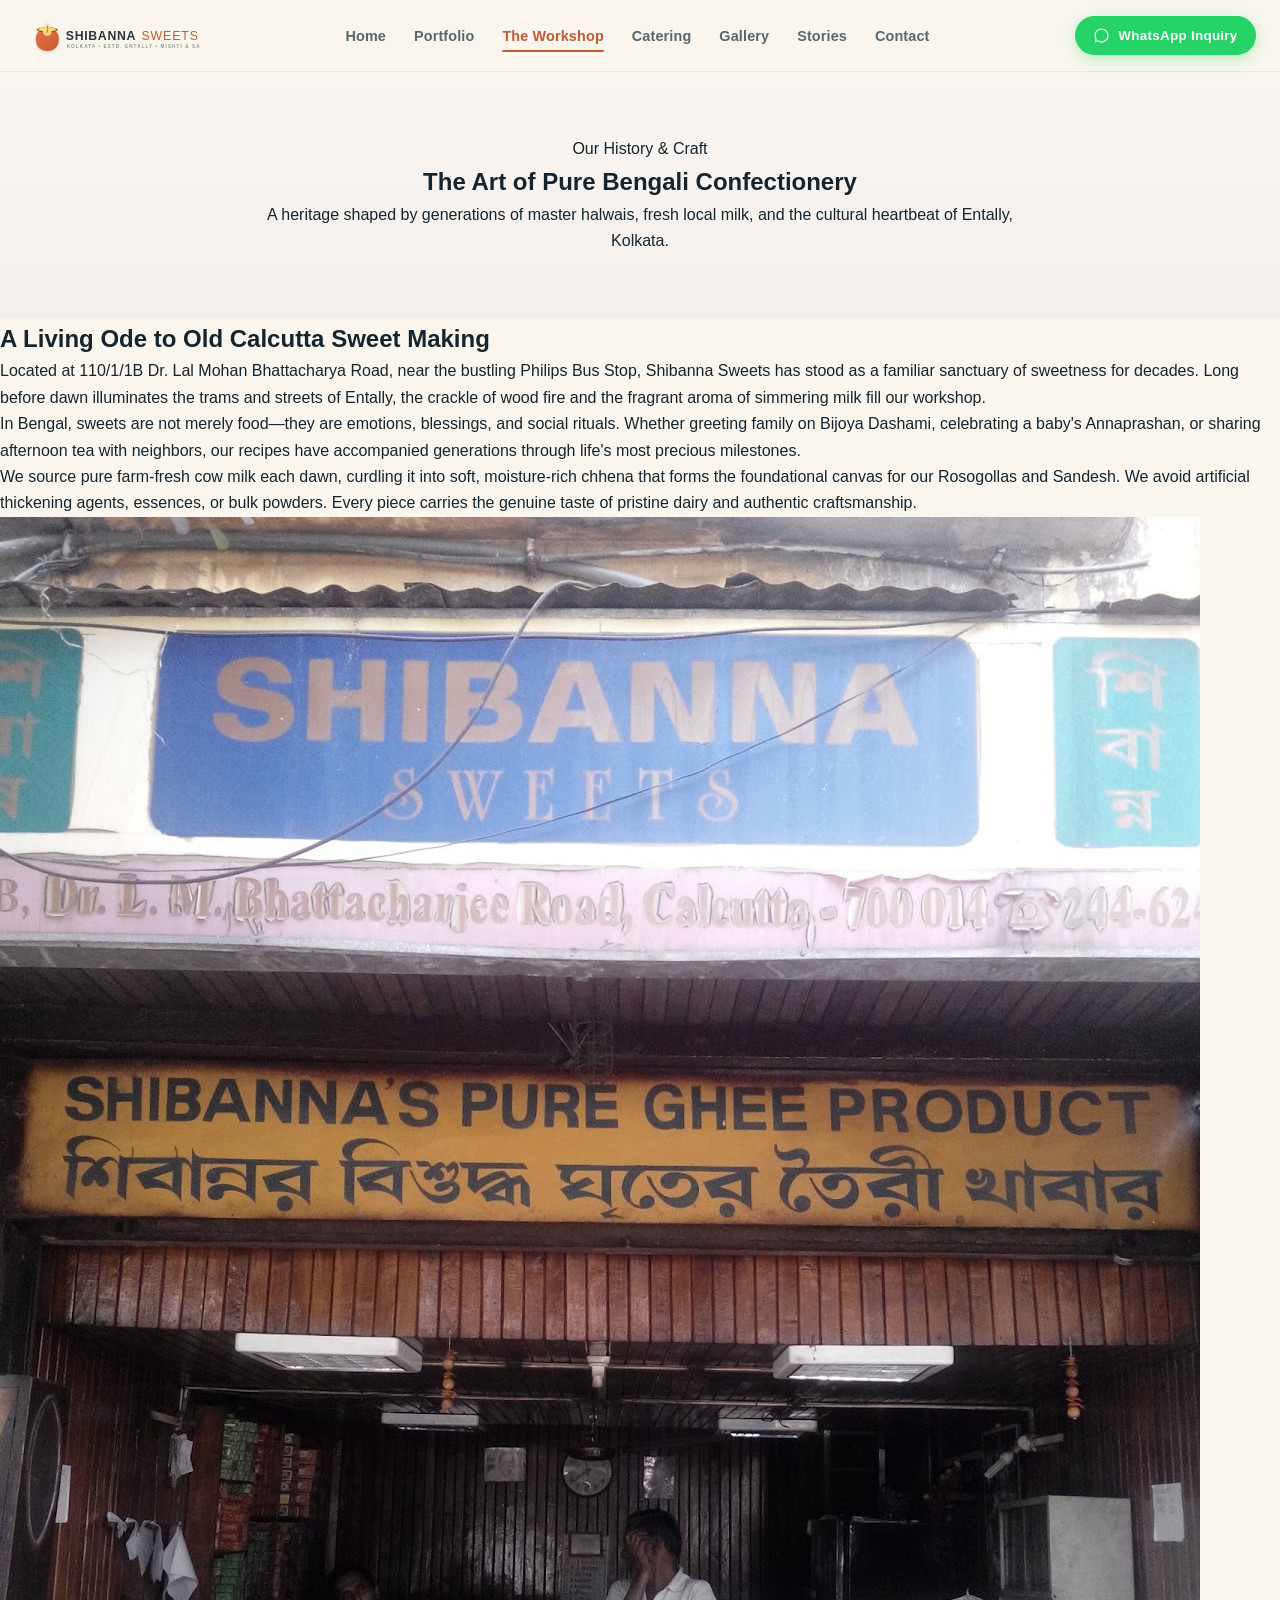
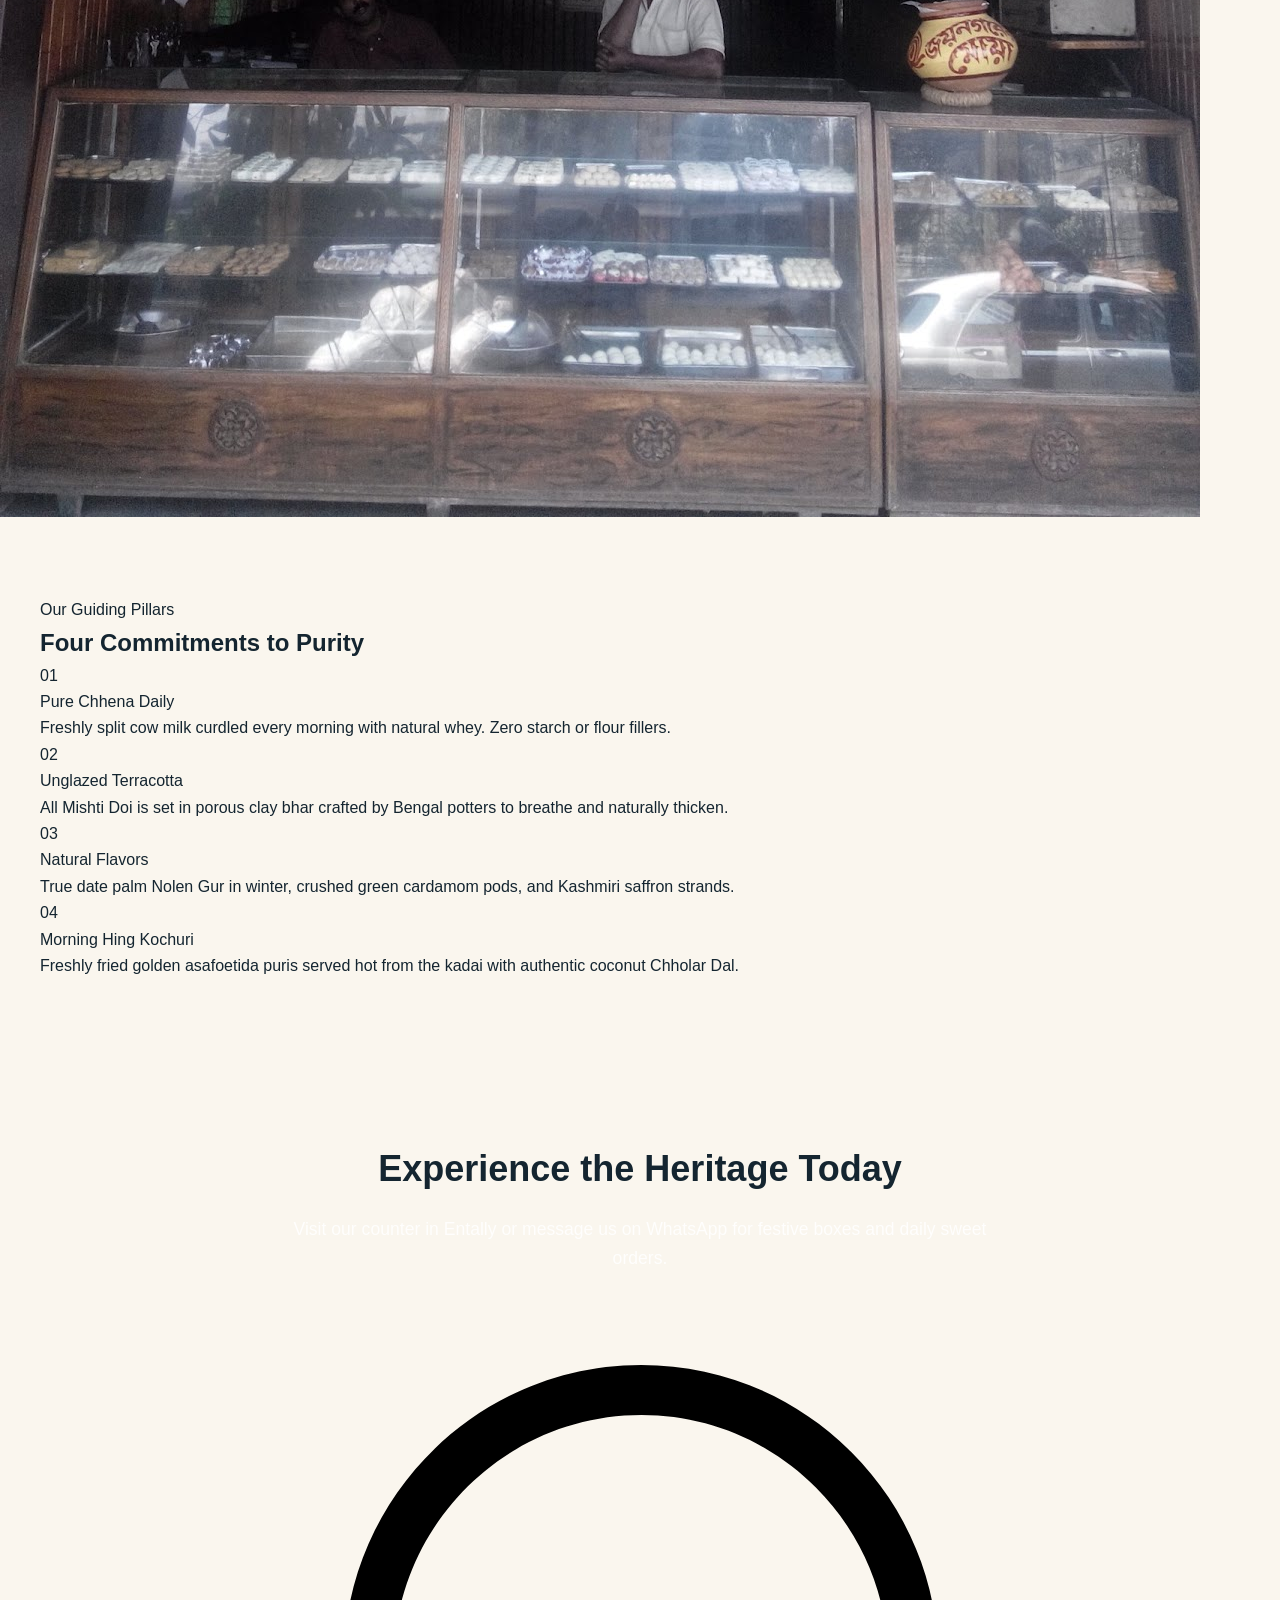
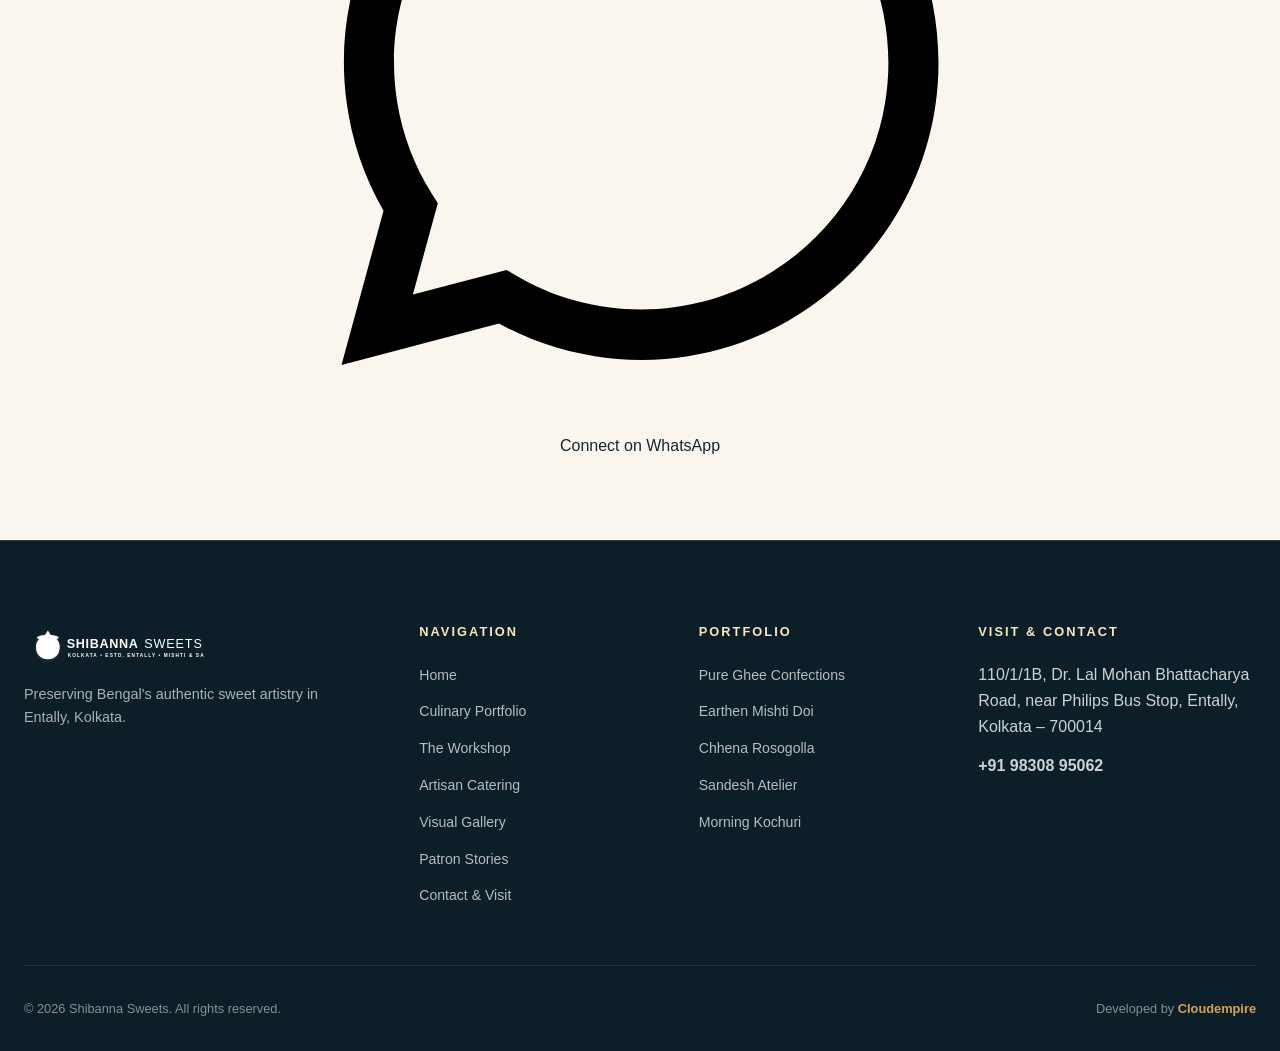
==== commit 626f664f: "Implement multi-page website architecture, mobile responsive horizontal scroll filter rail, and inte" ====
--- a/about.html
+++ b/about.html
@@ -22,22 +22,23 @@
       <nav aria-label="Main Navigation">
         <ul class="nav-links">
           <li><a href="index.html">Home</a></li>
-          <li><a href="about.html" class="active">Heritage</a></li>
-          <li><a href="sweets.html">Offerings</a></li>
+          <li><a href="sweets.html">Portfolio</a></li>
+          <li><a href="about.html" class="active">The Workshop</a></li>
+          <li><a href="catering.html">Catering</a></li>
           <li><a href="gallery.html">Gallery</a></li>
-          <li><a href="reviews.html">Reviews</a></li>
-          <li><a href="faq.html">FAQ</a></li>
+          <li><a href="reviews.html">Stories</a></li>
           <li><a href="contact.html">Contact</a></li>
         </ul>
       </nav>
 
       <div class="nav-actions">
-        <a href="https://wa.me/919830895062?text=Hi%20Shibanna%20Sweets%2C%20I%20would%20like%20to%20know%20more%20about%20your%20sweets." target="_blank" rel="noopener noreferrer" class="btn-nav-wa" aria-label="Chat on WhatsApp">
+        <a href="https://wa.me/919830895062?text=Hi%20Shibanna%20Sweets%2C%20I%20would%20like%20to%20know%20more%20about%20your%20heritage%20and%20craftsmanship." target="_blank" rel="noopener noreferrer" class="btn-nav-wa" aria-label="WhatsApp Inquiry">
           <svg viewBox="0 0 24 24"><path d="M12.04 2C6.58 2 2.13 6.45 2.13 11.91C2.13 13.66 2.59 15.36 3.45 16.86L2.05 22L7.3 20.62C8.75 21.41 10.38 21.83 12.04 21.83C17.5 21.83 21.95 17.38 21.95 11.92C21.95 9.27 20.92 6.78 19.05 4.91C17.18 3.03 14.69 2 12.04 2M12.05 3.67C14.25 3.67 16.31 4.53 17.87 6.09C19.42 7.65 20.28 9.72 20.28 11.92C20.28 16.46 16.58 20.15 12.04 20.15C10.56 20.15 9.11 19.76 7.85 19.01L7.55 18.83L4.43 19.65L5.26 16.61L5.06 16.29C4.24 14.99 3.8 13.47 3.8 11.91C3.81 7.37 7.5 3.67 12.05 3.67Z"/></svg>
-          <span>WhatsApp</span>
+          <span>WhatsApp Inquiry</span>
         </a>
-        <button class="mobile-toggle" aria-label="Toggle navigation menu">
-          <svg width="24" height="24" viewBox="0 0 24 24" fill="none" stroke="currentColor" stroke-width="2"><path d="M4 6h16M4 12h16M4 18h16"/></svg>
+        <button class="mobile-toggle" aria-label="Toggle navigation menu" aria-expanded="false">
+          <svg class="icon-hamburger" width="24" height="24" viewBox="0 0 24 24" fill="none" stroke="currentColor" stroke-width="2.2"><path d="M4 6h16M4 12h16M4 18h16"/></svg>
+          <svg class="icon-close" style="display:none;" width="24" height="24" viewBox="0 0 24 24" fill="none" stroke="currentColor" stroke-width="2.2"><path d="M18 6L6 18M6 6l12 12"/></svg>
         </button>
       </div>
     </div>
@@ -129,19 +130,22 @@
         <h4>Navigation</h4>
         <ul class="footer-links">
           <li><a href="index.html">Home</a></li>
-          <li><a href="about.html">Heritage Story</a></li>
-          <li><a href="sweets.html">All Offerings</a></li>
+          <li><a href="sweets.html">Culinary Portfolio</a></li>
+          <li><a href="about.html">The Workshop</a></li>
+          <li><a href="catering.html">Artisan Catering</a></li>
           <li><a href="gallery.html">Visual Gallery</a></li>
-          <li><a href="reviews.html">Patron Reviews</a></li>
+          <li><a href="reviews.html">Patron Stories</a></li>
+          <li><a href="contact.html">Contact &amp; Visit</a></li>
         </ul>
       </div>
       <div class="footer-col">
-        <h4>Creations</h4>
+        <h4>Portfolio</h4>
         <ul class="footer-links">
-          <li><a href="sweets.html#doi">Mishti Doi Handi</a></li>
-          <li><a href="sweets.html#rosogolla">Spongy Rosogolla</a></li>
-          <li><a href="sweets.html#sandesh">Nolen Gur Sandesh</a></li>
-          <li><a href="sweets.html#kochuri">Morning Hing Kochuri</a></li>
+          <li><a href="sweets.html#ghee">Pure Ghee Confections</a></li>
+          <li><a href="sweets.html#doi">Earthen Mishti Doi</a></li>
+          <li><a href="sweets.html#chhena">Chhena Rosogolla</a></li>
+          <li><a href="sweets.html#sandesh">Sandesh Atelier</a></li>
+          <li><a href="sweets.html#savouries">Morning Kochuri</a></li>
         </ul>
       </div>
       <div class="footer-col">
--- a/styles.css
+++ b/styles.css
@@ -2,6 +2,7 @@
    SHIBANNA SWEETS (শিবান্ন সুইটস) — Brand & Culinary Portfolio System
    Inspired by TheDivine floating filter tabs & Apple-level micro-interactions.
    Pure Brand & Confectionery Portfolio (Zero E-Commerce / No Pricing / No Cart).
+   Fully Responsive (Mobile-First Polish for 375px, 390px, 412px, 768px, 1280px).
    ========================================================================== */
 
 :root {
@@ -87,7 +88,7 @@
 
 @keyframes floatBadge {
   0%, 100% { transform: translateY(0px); }
-  50% { transform: translateY(-6px); }
+  50% { transform: translateY(-5px); }
 }
 
 @keyframes pulseGlow {
@@ -95,11 +96,6 @@
   50% { box-shadow: 0 0 0 14px rgba(37, 211, 102, 0); }
 }
 
-@keyframes shimmer {
-  0% { background-position: -200% 0; }
-  100% { background-position: 200% 0; }
-}
-
 @keyframes modalRise {
   from { opacity: 0; transform: translateY(30px) scale(0.97); }
   to { opacity: 1; transform: translateY(0) scale(1); }
@@ -108,8 +104,8 @@
 /* Scroll Reveal classes */
 .reveal {
   opacity: 0;
-  transform: translateY(32px);
-  transition: opacity 0.8s cubic-bezier(0.16, 1, 0.3, 1), transform 0.8s cubic-bezier(0.16, 1, 0.3, 1);
+  transform: translateY(28px);
+  transition: opacity 0.75s cubic-bezier(0.16, 1, 0.3, 1), transform 0.75s cubic-bezier(0.16, 1, 0.3, 1);
   will-change: opacity, transform;
 }
 
@@ -119,12 +115,12 @@
 }
 
 .reveal[data-delay="1"] { transition-delay: 0.12s; }
-.reveal[data-delay="2"] { transition-delay: 0.24s; }
-.reveal[data-delay="3"] { transition-delay: 0.36s; }
-.reveal[data-delay="4"] { transition-delay: 0.48s; }
+.reveal[data-delay="2"] { transition-delay: 0.22s; }
+.reveal[data-delay="3"] { transition-delay: 0.32s; }
+.reveal[data-delay="4"] { transition-delay: 0.42s; }
 
 /* ==========================================================================
-   NAVIGATION BAR
+   NAVIGATION BAR & MOBILE DRAWER
    ========================================================================== */
 .site-header {
   position: fixed;
@@ -132,7 +128,7 @@
   left: 0;
   right: 0;
   z-index: 1000;
-  background: rgba(250, 246, 238, 0.88);
+  background: rgba(250, 246, 238, 0.92);
   backdrop-filter: blur(20px);
   -webkit-backdrop-filter: blur(20px);
   border-bottom: 1px solid rgba(212, 163, 89, 0.22);
@@ -140,14 +136,14 @@
 }
 
 .site-header.scrolled {
-  background: rgba(255, 255, 255, 0.96);
+  background: rgba(255, 255, 255, 0.97);
   box-shadow: 0 8px 30px rgba(12, 30, 40, 0.08);
 }
 
 .nav-container {
   max-width: 1320px;
   margin: 0 auto;
-  padding: 0.85rem 1.75rem;
+  padding: 0.85rem 1.5rem;
   display: flex;
   align-items: center;
   justify-content: space-between;
@@ -156,11 +152,11 @@
 .nav-brand {
   display: flex;
   align-items: center;
-  gap: 0.85rem;
+  gap: 0.75rem;
 }
 
 .nav-logo {
-  height: 46px;
+  height: 44px;
   width: auto;
   transition: var(--transition-smooth);
 }
@@ -168,7 +164,7 @@
 .nav-links {
   display: flex;
   align-items: center;
-  gap: 1.85rem;
+  gap: 1.75rem;
   list-style: none;
 }
 
@@ -200,7 +196,7 @@
 .nav-actions {
   display: flex;
   align-items: center;
-  gap: 1rem;
+  gap: 0.85rem;
 }
 
 .btn-nav-wa {
@@ -211,7 +207,7 @@
   color: #FFFFFF;
   padding: 0.55rem 1.15rem;
   border-radius: var(--radius-pill);
-  font-size: 0.85rem;
+  font-size: 0.84rem;
   font-weight: 700;
   letter-spacing: 0.02em;
   box-shadow: 0 4px 16px rgba(37, 211, 102, 0.3);
@@ -237,14 +233,15 @@
   cursor: pointer;
   padding: 0.5rem;
   color: var(--text-primary);
+  border-radius: var(--radius-xs);
 }
 
 /* ==========================================================================
-   HERO SECTION (16:9 GEMINI-GENERATED CINEMATIC VIDEO)
+   PAGE HERO / SUB-PAGE INTRO
    ========================================================================== */
 .hero-section {
   position: relative;
-  min-height: 94vh;
+  min-height: 92vh;
   display: flex;
   align-items: center;
   justify-content: center;
@@ -286,7 +283,7 @@
   background: linear-gradient(
     180deg,
     rgba(12, 30, 40, 0.72) 0%,
-    rgba(12, 30, 40, 0.78) 45%,
+    rgba(12, 30, 40, 0.8) 45%,
     rgba(12, 30, 40, 0.94) 100%
   );
   backdrop-filter: blur(1px);
@@ -312,7 +309,7 @@
   border-radius: var(--radius-pill);
   font-size: 0.8rem;
   font-weight: 700;
-  letter-spacing: 0.1em;
+  letter-spacing: 0.08em;
   text-transform: uppercase;
   color: var(--gold-light);
   margin-bottom: 1.5rem;
@@ -321,9 +318,9 @@
 
 .hero-title {
   font-family: Georgia, -apple-system, serif;
-  font-size: clamp(2.6rem, 5.8vw, 4.8rem);
+  font-size: clamp(2.4rem, 5.5vw, 4.6rem);
   font-weight: 400;
-  line-height: 1.12;
+  line-height: 1.15;
   letter-spacing: -0.02em;
   margin-bottom: 1.4rem;
   text-shadow: 0 4px 25px rgba(0, 0, 0, 0.45);
@@ -339,20 +336,19 @@
 }
 
 .hero-description {
-  font-size: clamp(1rem, 1.8vw, 1.25rem);
+  font-size: clamp(1rem, 1.7vw, 1.2rem);
   line-height: 1.7;
-  color: rgba(255, 255, 255, 0.86);
+  color: rgba(255, 255, 255, 0.88);
   max-width: 720px;
   margin: 0 auto 2.5rem;
   font-weight: 400;
-  text-shadow: 0 2px 10px rgba(0, 0, 0, 0.35);
 }
 
 .hero-cta-group {
   display: flex;
   align-items: center;
   justify-content: center;
-  gap: 1.15rem;
+  gap: 1rem;
   flex-wrap: wrap;
   margin-bottom: 1.5rem;
 }
@@ -374,7 +370,7 @@
 
 .btn-primary-portfolio:hover {
   background: #E5B56D;
-  transform: translateY(-3px);
+  transform: translateY(-2px);
   box-shadow: 0 14px 35px rgba(212, 163, 89, 0.5);
 }
 
@@ -396,7 +392,7 @@
 .btn-secondary-wa:hover {
   background: rgba(255, 255, 255, 0.22);
   border-color: #FFFFFF;
-  transform: translateY(-3px);
+  transform: translateY(-2px);
 }
 
 .btn-secondary-wa svg {
@@ -409,8 +405,8 @@
   display: inline-flex;
   align-items: center;
   gap: 0.45rem;
-  background: rgba(0, 0, 0, 0.4);
-  color: rgba(255, 255, 255, 0.75);
+  background: rgba(0, 0, 0, 0.45);
+  color: rgba(255, 255, 255, 0.8);
   border: 1px solid rgba(255, 255, 255, 0.2);
   padding: 0.4rem 0.9rem;
   border-radius: var(--radius-pill);
@@ -420,17 +416,26 @@
   transition: var(--transition-fast);
 }
 
-.video-control-toggle:hover {
-  color: #FFFFFF;
-  background: rgba(0, 0, 0, 0.6);
+/* Subpage Banner */
+.subpage-banner {
+  background: linear-gradient(180deg, #FAF6EE 0%, #F3EDE0 100%);
+  padding: 7.5rem 1.5rem 3.5rem;
+  text-align: center;
+  border-bottom: 1px solid rgba(212, 163, 89, 0.22);
+}
+
+.subpage-banner .shell {
+  max-width: 840px;
+  margin: 0 auto;
 }
 
 /* ==========================================================================
-   THEDIVINE FLOATING TAB FILTER BAR (.portfolio-filter)
+   RESPONSIVE STICKY FLOATING TAB FILTER BAR (.portfolio-filter)
+   Smooth Horizontal Rail — NO Clumsy Multiline Wraps
    ========================================================================== */
 .portfolio-directory-wrap {
   position: relative;
-  padding: 4.5rem 1.5rem 6.5rem;
+  padding: 3rem 1.5rem 6.5rem;
   background: var(--cream);
 }
 
@@ -438,30 +443,41 @@
   display: flex;
   justify-content: center;
   position: sticky;
-  top: 76px;
+  top: 72px;
   z-index: 50;
   margin-bottom: 3.5rem;
+  padding: 0 1rem;
+  width: 100%;
   pointer-events: none; /* Allows click-through outside the pill */
 }
 
 .portfolio-filter {
   pointer-events: auto;
   display: flex;
-  gap: 6px;
-  flex-wrap: wrap;
-  justify-content: center;
-  padding: 7px;
-  background: rgba(255, 250, 242, 0.94);
+  gap: 8px;
+  flex-wrap: nowrap; /* STRICT NO-WRAP: Clean horizontal pill rail */
+  overflow-x: auto;  /* Touch scroll on smaller screens */
+  max-width: 100%;
+  padding: 7px 10px;
+  background: rgba(255, 250, 242, 0.96);
   border: 1px solid rgba(212, 163, 89, 0.35);
   border-radius: var(--radius-pill);
-  box-shadow: 0 16px 40px rgba(12, 30, 40, 0.1);
-  backdrop-filter: blur(18px);
-  -webkit-backdrop-filter: blur(18px);
-  max-width: 96%;
-  transition: var(--transition-smooth);
+  box-shadow: 0 14px 35px rgba(12, 30, 40, 0.12);
+  backdrop-filter: blur(20px);
+  -webkit-backdrop-filter: blur(20px);
+  scrollbar-width: none; /* Firefox */
+  -ms-overflow-style: none; /* IE/Edge */
+  -webkit-overflow-scrolling: touch;
+  scroll-snap-type: x mandatory;
+}
+
+.portfolio-filter::-webkit-scrollbar {
+  display: none; /* Chrome/Safari */
 }
 
 .portfolio-filter button {
+  flex: 0 0 auto; /* Prevent button collapsing */
+  scroll-snap-align: center;
   border: 0;
   border-radius: var(--radius-pill);
   padding: 9px 18px;
@@ -490,7 +506,7 @@
 
 /* Group sections */
 .portfolio-group {
-  margin-bottom: 5.5rem;
+  margin-bottom: 5rem;
   transition: opacity 0.4s ease, transform 0.4s ease;
 }
 
@@ -515,10 +531,10 @@
 
 .portfolio-group-title {
   font-family: Georgia, -apple-system, serif;
-  font-size: clamp(2rem, 3.6vw, 3rem);
+  font-size: clamp(1.9rem, 3.4vw, 2.9rem);
   font-weight: 400;
   color: var(--ink);
-  line-height: 1.2;
+  line-height: 1.22;
   margin-bottom: 0.75rem;
 }
 
@@ -529,7 +545,7 @@
 }
 
 /* ==========================================================================
-   PORTFOLIO CARDS (NON E-COMMERCE SHOWCASE)
+   PORTFOLIO CARDS
    ========================================================================== */
 .portfolio-grid {
   display: grid;
@@ -577,7 +593,7 @@
   top: 1rem;
   left: 1rem;
   padding: 0.35rem 0.85rem;
-  background: rgba(12, 30, 40, 0.78);
+  background: rgba(12, 30, 40, 0.8);
   border: 1px solid rgba(255, 255, 255, 0.25);
   backdrop-filter: blur(10px);
   border-radius: var(--radius-pill);
@@ -756,7 +772,7 @@
   display: inline-flex;
   align-items: center;
   gap: 0.35rem;
-  background: rgba(37, 211, 102, 0.9);
+  background: rgba(37, 211, 102, 0.95);
   color: #FFFFFF;
   padding: 0.25rem 0.65rem;
   border-radius: var(--radius-pill);
@@ -768,12 +784,12 @@
 }
 
 .workshop-story-content {
-  padding-left: 1rem;
+  padding-left: 0.5rem;
 }
 
 .workshop-story-content h3 {
   font-family: Georgia, -apple-system, serif;
-  font-size: clamp(2.2rem, 3.5vw, 3.2rem);
+  font-size: clamp(2.1rem, 3.4vw, 3.1rem);
   font-weight: 400;
   color: var(--ink);
   line-height: 1.2;
@@ -836,7 +852,7 @@
 }
 
 /* ==========================================================================
-   BESPOKE CATERING & FESTIVE PORTFOLIO
+   CATERING SECTION
    ========================================================================== */
 .catering-section {
   padding: 5.5rem 1.5rem;
@@ -859,7 +875,7 @@
 
 .catering-heading h2 {
   font-family: Georgia, -apple-system, serif;
-  font-size: clamp(2.4rem, 4vw, 3.6rem);
+  font-size: clamp(2.3rem, 3.8vw, 3.5rem);
   font-weight: 400;
   margin: 0.75rem 0 1rem;
   color: #FFFFFF;
@@ -867,7 +883,7 @@
 
 .catering-heading p {
   color: rgba(255, 255, 255, 0.78);
-  font-size: 1.1rem;
+  font-size: 1.05rem;
 }
 
 .catering-grid {
@@ -900,7 +916,7 @@
 
 .catering-card h3 {
   font-family: Georgia, -apple-system, serif;
-  font-size: 1.6rem;
+  font-size: 1.55rem;
   font-weight: 400;
   color: var(--gold-light);
   margin-bottom: 0.85rem;
@@ -925,6 +941,8 @@
   border-radius: var(--radius-pill);
   font-size: 0.85rem;
   font-weight: 700;
+  border: none;
+  cursor: pointer;
   transition: var(--transition-fast);
 }
 
@@ -934,7 +952,7 @@
 }
 
 /* ==========================================================================
-   PATRON EXPERIENCES (REVIEWS)
+   REVIEWS / PATRON STORIES
    ========================================================================== */
 .reviews-section {
   padding: 5.5rem 1.5rem;
@@ -978,7 +996,7 @@
 
 .review-text {
   font-family: Georgia, -apple-system, serif;
-  font-size: 1.08rem;
+  font-size: 1.05rem;
   line-height: 1.65;
   color: var(--ink);
   margin-bottom: 1.5rem;
@@ -1018,7 +1036,7 @@
 }
 
 /* ==========================================================================
-   INTERACTIVE BESPOKE INQUIRY & WHATSAPP MODAL
+   CONTACT & ENQUIRY SECTION
    ========================================================================== */
 .contact-section {
   padding: 5.5rem 1.5rem;
@@ -1037,7 +1055,7 @@
 
 .contact-info h3 {
   font-family: Georgia, -apple-system, serif;
-  font-size: clamp(2.2rem, 3.5vw, 3.2rem);
+  font-size: clamp(2.1rem, 3.4vw, 3.1rem);
   font-weight: 400;
   color: var(--ink);
   margin: 0.5rem 0 1.25rem;
@@ -1240,8 +1258,8 @@
   bottom: 24px;
   right: 24px;
   z-index: 900;
-  width: 60px;
-  height: 60px;
+  width: 58px;
+  height: 58px;
   border-radius: 50%;
   background: var(--wa-brand);
   color: #FFFFFF;
@@ -1254,13 +1272,13 @@
 }
 
 .fab-whatsapp:hover {
-  transform: scale(1.1) translateY(-3px);
+  transform: scale(1.08) translateY(-3px);
   box-shadow: 0 15px 40px rgba(37, 211, 102, 0.6);
 }
 
 .fab-whatsapp svg {
-  width: 32px;
-  height: 32px;
+  width: 30px;
+  height: 30px;
   fill: currentColor;
 }
 
@@ -1343,7 +1361,7 @@
 }
 
 /* ==========================================================================
-   RESPONSIVE DESIGN
+   MOBILE & RESPONSIVE BREAKPOINTS (375px, 390px, 412px, 768px, 1024px)
    ========================================================================== */
 @media (max-width: 1024px) {
   .portfolio-grid {
@@ -1357,37 +1375,199 @@
   }
   .footer-container {
     grid-template-columns: 1fr 1fr;
+    gap: 2.5rem;
+  }
+}
+
+@media (max-width: 820px) {
+  /* Mobile Navigation Drawer */
+  .mobile-toggle {
+    display: flex;
+    align-items: center;
+    justify-content: center;
+    width: 40px;
+    height: 40px;
+    border-radius: var(--radius-pill);
+    background: rgba(212, 163, 89, 0.15);
+  }
+
+  .nav-links {
+    position: fixed;
+    top: 66px;
+    left: 0;
+    width: 100vw;
+    height: calc(100vh - 66px);
+    height: calc(100dvh - 66px);
+    background: rgba(250, 246, 238, 0.98);
+    backdrop-filter: blur(25px);
+    -webkit-backdrop-filter: blur(25px);
+    flex-direction: column;
+    align-items: stretch;
+    padding: 1.5rem 1.25rem 3rem;
+    gap: 0.65rem;
+    transform: translateY(-100%);
+    opacity: 0;
+    visibility: hidden;
+    transition: transform 0.32s cubic-bezier(0.16, 1, 0.3, 1), opacity 0.3s ease, visibility 0.3s ease;
+    z-index: 999;
+    border-bottom: 1px solid rgba(212, 163, 89, 0.3);
+    box-shadow: 0 20px 40px rgba(12, 30, 40, 0.15);
+    overflow-y: auto;
+  }
+
+  .nav-links.open {
+    transform: translateY(0);
+    opacity: 1;
+    visibility: visible;
+  }
+
+  .nav-links a {
+    font-size: 1.1rem;
+    font-weight: 700;
+    padding: 0.85rem 1.15rem;
+    border-radius: var(--radius-sm);
+    color: var(--ink);
+    display: flex;
+    align-items: center;
+    justify-content: space-between;
+    background: rgba(255, 255, 255, 0.6);
+    border: 1px solid rgba(212, 163, 89, 0.15);
+  }
+
+  .nav-links a:hover,
+  .nav-links a.active {
+    background: rgba(212, 163, 89, 0.18);
+    color: var(--primary);
+  }
+
+  .nav-links a.active::after {
+    display: none;
   }
 }
 
 @media (max-width: 768px) {
-  .nav-links {
-    display: none;
-  }
-  .mobile-toggle {
-    display: block;
-  }
-  .portfolio-grid, .catering-grid, .reviews-grid, .contact-grid {
+  /* Sticky Floating Tab Rail on Mobile */
+  .directory-filter-container {
+    top: 66px;
+    padding: 0 0.5rem;
+    margin-bottom: 2rem;
+    justify-content: flex-start; /* Clean left start for touch scrolling */
+  }
+
+  .portfolio-filter {
+    gap: 6px;
+    padding: 5px 6px;
+    border-radius: var(--radius-pill);
+    box-shadow: 0 10px 25px rgba(12, 30, 40, 0.1);
+  }
+
+  .portfolio-filter button {
+    padding: 7px 13px;
+    font-size: 0.76rem;
+  }
+
+  /* Grid Layouts Stack Cleanly */
+  .portfolio-grid,
+  .catering-grid,
+  .reviews-grid,
+  .contact-grid {
     grid-template-columns: 1fr;
-  }
-  .directory-filter-container {
-    top: 68px;
-  }
-  .portfolio-filter {
-    gap: 4px;
-    padding: 5px;
-  }
-  .portfolio-filter button {
-    padding: 7px 12px;
-    font-size: 0.74rem;
-  }
+    gap: 1.5rem;
+  }
+
+  /* Hero on Mobile */
+  .hero-section {
+    min-height: 84vh;
+    padding-top: 4.5rem;
+  }
+
+  .hero-content {
+    padding: 2rem 1rem 2rem;
+  }
+
+  .hero-title {
+    font-size: clamp(2rem, 8.5vw, 2.75rem);
+  }
+
+  .hero-description {
+    font-size: 0.95rem;
+    margin-bottom: 1.8rem;
+  }
+
+  .hero-cta-group {
+    flex-direction: column;
+    width: 100%;
+    gap: 0.75rem;
+  }
+
+  .btn-primary-portfolio,
+  .btn-secondary-wa {
+    width: 100%;
+    justify-content: center;
+    padding: 0.85rem 1.25rem;
+  }
+
+  /* Workshop Centerpiece */
   .workshop-photo-showcase {
     grid-template-columns: 1fr;
   }
+
   .workshop-photo-frame.featured {
-    height: 260px;
-  }
+    height: 240px;
+  }
+
+  .workshop-photo-frame.secondary {
+    height: 190px;
+  }
+
+  .workshop-story-content {
+    padding-left: 0;
+  }
+
+  .workshop-pillars {
+    grid-template-columns: 1fr;
+    gap: 0.85rem;
+  }
+
+  /* Contact and Forms */
+  .enquiry-form {
+    padding: 1.5rem 1.15rem;
+  }
+
   .footer-container {
     grid-template-columns: 1fr;
-  }
-}
+    gap: 2rem;
+  }
+
+  .fab-whatsapp {
+    bottom: 16px;
+    right: 16px;
+    width: 52px;
+    height: 52px;
+  }
+
+  .fab-whatsapp svg {
+    width: 28px;
+    height: 28px;
+  }
+}
+
+@media (max-width: 400px) {
+  .nav-container {
+    padding: 0.75rem 1rem;
+  }
+  .nav-logo {
+    height: 38px;
+  }
+  .btn-nav-wa span {
+    display: none; /* Icon-only on very compact phones */
+  }
+  .btn-nav-wa {
+    padding: 0.5rem;
+    border-radius: 50%;
+  }
+  .portfolio-filter button {
+    padding: 6px 11px;
+    font-size: 0.72rem;
+  }
+}
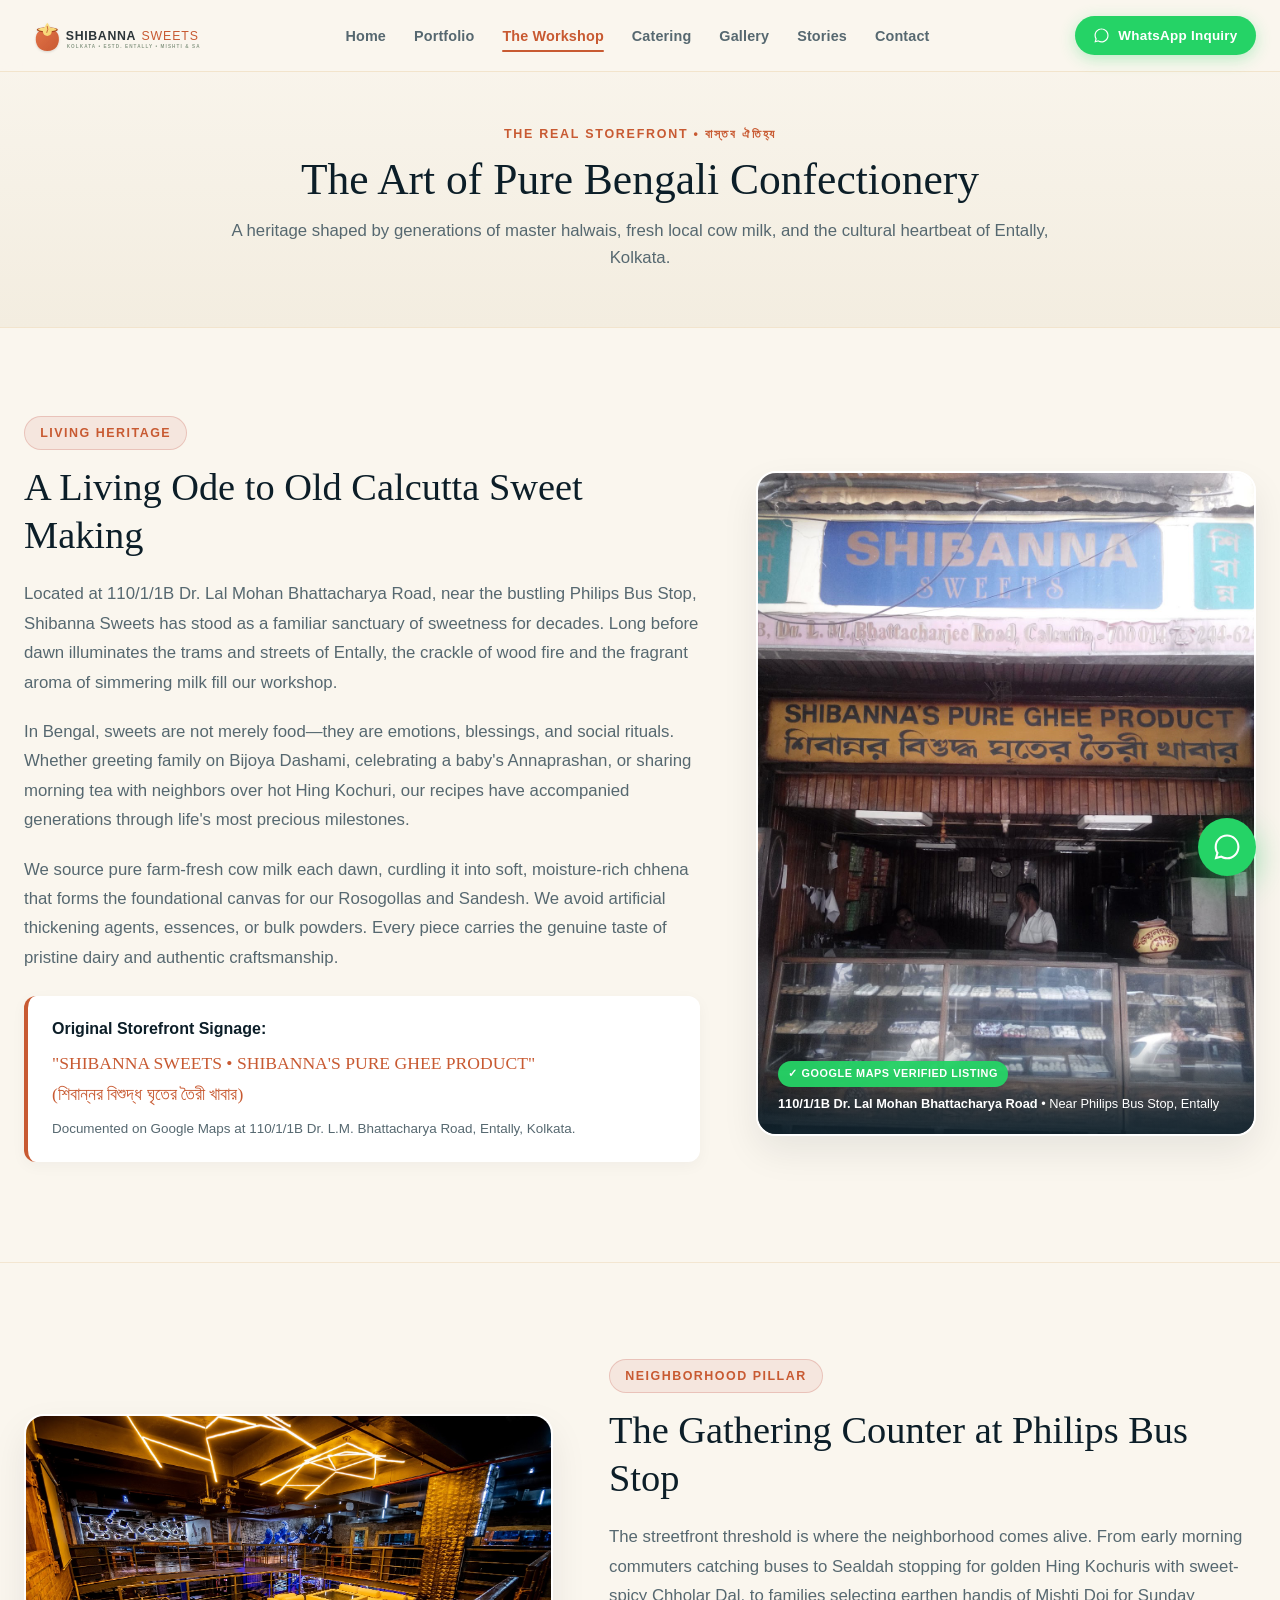
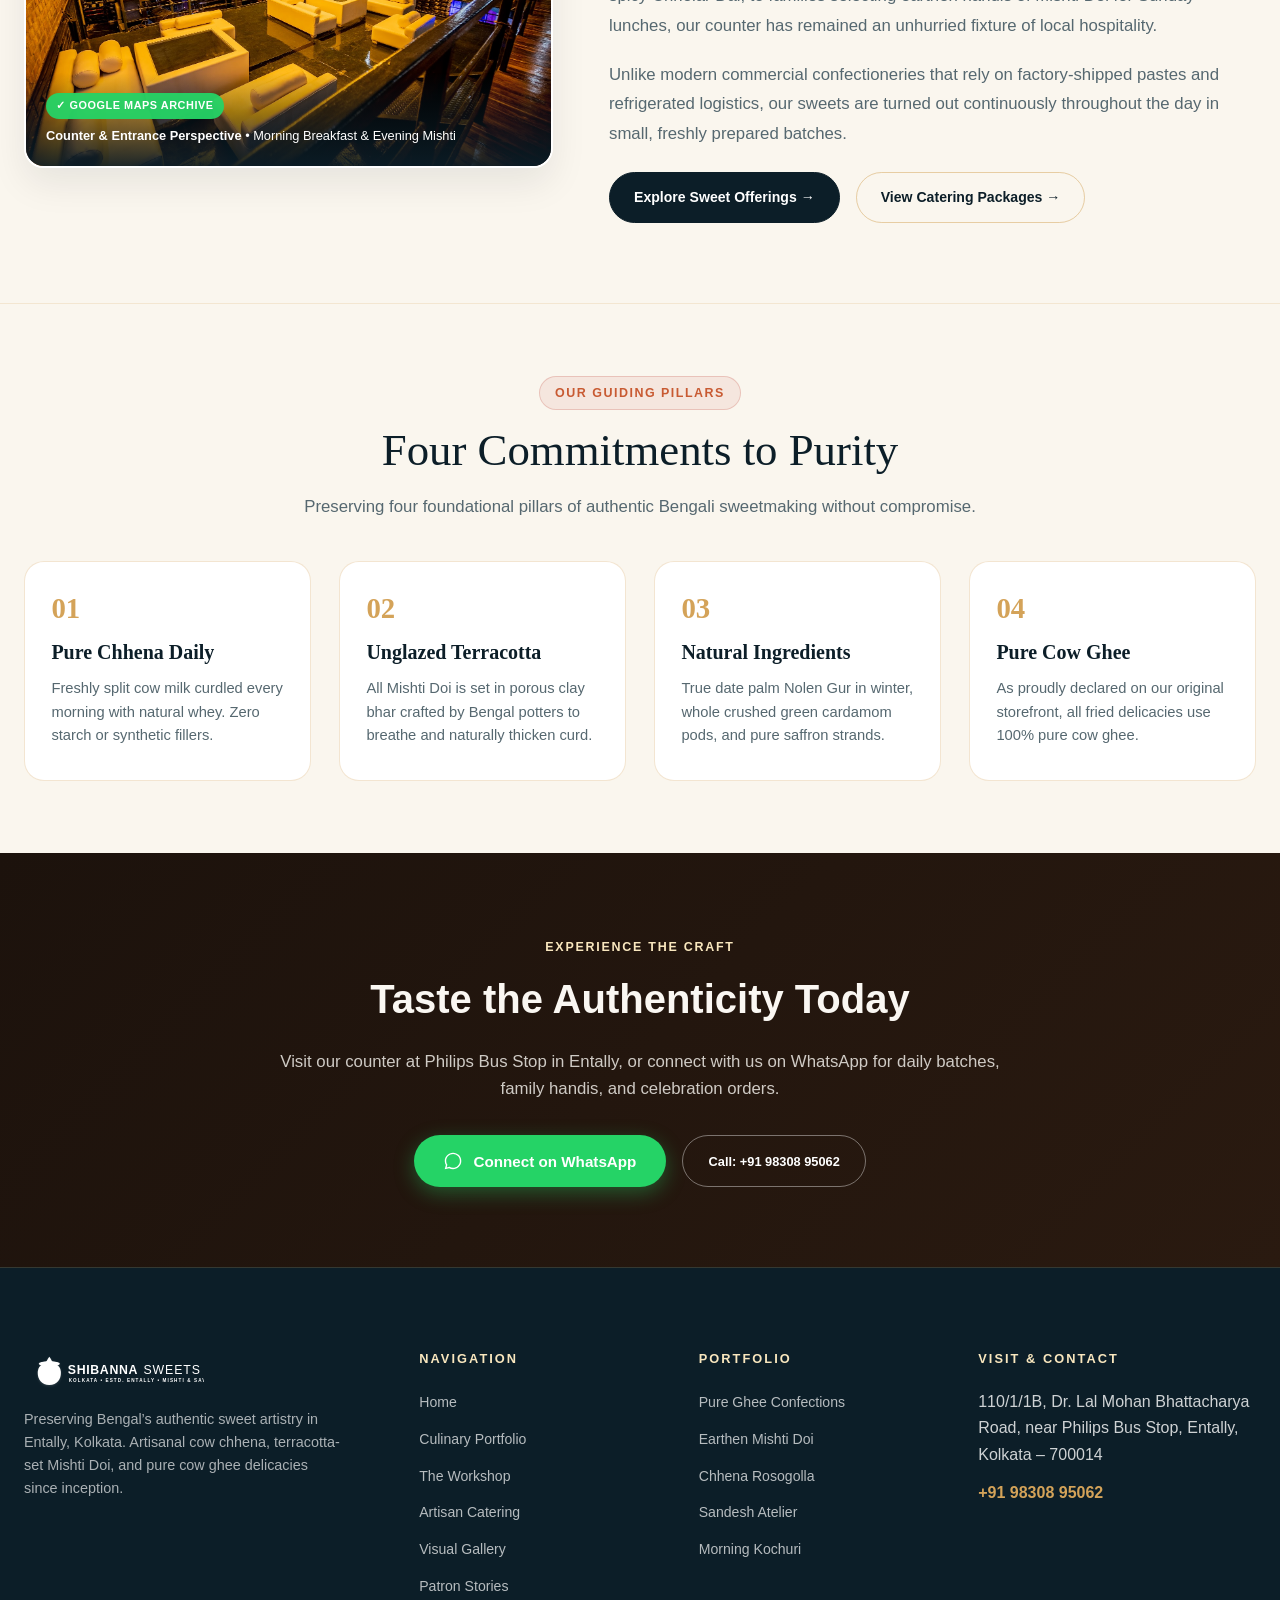
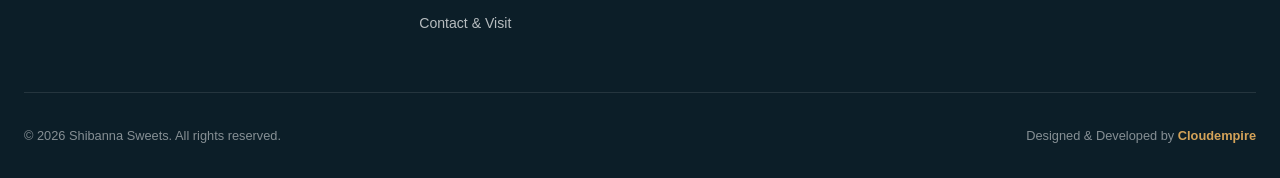
==== commit bd7f69c4: "Fix workshop and catering page layout distortion, resolve missing image references, and enhance resp" ====
--- a/about.html
+++ b/about.html
@@ -3,11 +3,14 @@
 <head>
   <meta charset="UTF-8">
   <meta name="viewport" content="width=device-width, initial-scale=1.0">
-  <title>Heritage &amp; Craftsmanship | Shibanna Sweets Kolkata</title>
-  <meta name="description" content="Discover the history, pure milk sourcing, and artisanal craftsmanship behind Shibanna Sweets at Entally, Kolkata.">
+  <title>The Heritage Workshop &amp; Craft | Shibanna Sweets Kolkata</title>
+  <meta name="description" content="Discover the history, pure milk sourcing, and artisanal craftsmanship behind Shibanna Sweets at Entally, Kolkata. Authentic wood-fire halwai traditions.">
   <link rel="canonical" href="https://cloudempiretech.github.io/shibanna-sweets-kolkata/about.html">
   <link rel="icon" type="image/svg+xml" href="assets/images/favicon.svg">
   <link rel="apple-touch-icon" href="apple-touch-icon.png">
+  <link rel="preconnect" href="https://fonts.googleapis.com">
+  <link rel="preconnect" href="https://fonts.gstatic.com" crossorigin>
+  <link href="https://fonts.googleapis.com/css2?family=Cinzel:wght@500;600;700;800&family=Plus+Jakarta+Sans:wght@300;400;500;600;700&family=Playfair+Display:ital,wght@0,600;0,700;1,400&family=Noto+Serif+Bengali:wght@400;600;700&display=swap" rel="stylesheet">
   <link rel="stylesheet" href="styles.css">
 </head>
 <body>
@@ -16,7 +19,7 @@
   <header class="site-header" role="banner">
     <div class="nav-container">
       <a href="index.html" class="nav-brand" aria-label="Shibanna Sweets Home">
-        <img src="assets/images/logo.svg" alt="Shibanna Sweets Logo" class="nav-logo" width="190" height="48">
+        <img src="assets/images/logo.svg" alt="Shibanna Sweets Logo" class="nav-logo" width="190" height="44">
       </a>
       
       <nav aria-label="Main Navigation">
@@ -44,87 +47,152 @@
     </div>
   </header>
 
-  <!-- Page Header -->
-  <section style="background:linear-gradient(180deg, #FAF7F2 0%, #F5EFEB 100%); padding: 8.5rem 1.5rem 4rem; text-align: center;">
-    <div style="max-width: 800px; margin: 0 auto;">
-      <span class="section-tag">Our History &amp; Craft</span>
-      <h1 class="section-title">The Art of Pure Bengali Confectionery</h1>
-      <p class="section-subtitle">A heritage shaped by generations of master halwais, fresh local milk, and the cultural heartbeat of Entally, Kolkata.</p>
-    </div>
-  </section>
-
-  <!-- Main Narrative -->
+  <!-- Subpage Header Banner -->
+  <section class="subpage-banner" aria-label="Workshop Introduction">
+    <div class="shell reveal">
+      <span class="portfolio-eyebrow">The Real Storefront • বাস্তব ঐতিহ্য</span>
+      <h1 class="portfolio-group-title">The Art of Pure Bengali Confectionery</h1>
+      <p class="portfolio-group-desc">
+        A heritage shaped by generations of master halwais, fresh local cow milk, and the cultural heartbeat of Entally, Kolkata.
+      </p>
+    </div>
+  </section>
+
+  <!-- Main Narrative Section -->
   <section class="section">
     <div class="story-container">
-      <div class="story-content">
+      <div class="story-content reveal">
+        <span class="section-tag">Living Heritage</span>
         <h2>A Living Ode to Old Calcutta Sweet Making</h2>
         <p>
           Located at 110/1/1B Dr. Lal Mohan Bhattacharya Road, near the bustling Philips Bus Stop, Shibanna Sweets has stood as a familiar sanctuary of sweetness for decades. Long before dawn illuminates the trams and streets of Entally, the crackle of wood fire and the fragrant aroma of simmering milk fill our workshop.
         </p>
         <p>
-          In Bengal, sweets are not merely food—they are emotions, blessings, and social rituals. Whether greeting family on Bijoya Dashami, celebrating a baby's Annaprashan, or sharing afternoon tea with neighbors, our recipes have accompanied generations through life's most precious milestones.
+          In Bengal, sweets are not merely food—they are emotions, blessings, and social rituals. Whether greeting family on Bijoya Dashami, celebrating a baby's Annaprashan, or sharing morning tea with neighbors over hot Hing Kochuri, our recipes have accompanied generations through life's most precious milestones.
         </p>
         <p>
           We source pure farm-fresh cow milk each dawn, curdling it into soft, moisture-rich chhena that forms the foundational canvas for our Rosogollas and Sandesh. We avoid artificial thickening agents, essences, or bulk powders. Every piece carries the genuine taste of pristine dairy and authentic craftsmanship.
         </p>
-      </div>
-      <div class="story-media">
-        <img src="assets/images/storefront-google-maps.jpg" alt="Official Google Maps photo of Shibanna Sweets storefront at 110/1/1B Dr. L.M. Bhattacharya Road" loading="lazy">
+
+        <div class="signage-quote-card" style="margin-top: 1.5rem;">
+          <strong>Original Storefront Signage:</strong>
+          <p style="font-family:Georgia, serif; font-size:1.1rem; color:var(--primary); margin:0.35rem 0;">
+            "SHIBANNA SWEETS • SHIBANNA'S PURE GHEE PRODUCT" <br>
+            (শিবান্নর বিশুদ্ধ ঘৃতের তৈরী খাবার)
+          </p>
+          <small>Documented on Google Maps at 110/1/1B Dr. L.M. Bhattacharya Road, Entally, Kolkata.</small>
+        </div>
+      </div>
+
+      <div class="story-media reveal" data-delay="1">
+        <img src="assets/images/storefront-google-maps.jpg" alt="Official Google Maps photo of Shibanna Sweets storefront with green and yellow sign: SHIBANNA SWEETS - SHIBANNA'S PURE GHEE PRODUCT" loading="lazy">
+        <div class="workshop-photo-overlay">
+          <span class="workshop-verified-badge">✓ Google Maps Verified Listing</span>
+          <p><strong>110/1/1B Dr. Lal Mohan Bhattacharya Road</strong> • Near Philips Bus Stop, Entally</p>
+        </div>
+      </div>
+    </div>
+  </section>
+
+  <!-- Counter & Street Perspective Showcase -->
+  <section style="background: var(--cream); padding: 5rem 1.5rem; border-top: 1px solid rgba(212,163,89,0.2); border-bottom: 1px solid rgba(212,163,89,0.2);">
+    <div style="max-width: 1320px; margin: 0 auto;">
+      <div class="story-container" style="grid-template-columns: 0.9fr 1.1fr;">
+        <div class="story-media reveal" data-delay="1">
+          <img src="assets/images/storefront-google-maps-2.jpg" alt="Google Maps entrance and counter perspective of Shibanna Sweets at Entally" loading="lazy">
+          <div class="workshop-photo-overlay">
+            <span class="workshop-verified-badge">✓ Google Maps Archive</span>
+            <p><strong>Counter &amp; Entrance Perspective</strong> • Morning Breakfast &amp; Evening Mishti</p>
+          </div>
+        </div>
+
+        <div class="story-content reveal" data-delay="2">
+          <span class="section-tag">Neighborhood Pillar</span>
+          <h2>The Gathering Counter at Philips Bus Stop</h2>
+          <p>
+            The streetfront threshold is where the neighborhood comes alive. From early morning commuters catching buses to Sealdah stopping for golden Hing Kochuris with sweet-spicy Chholar Dal, to families selecting earthen handis of Mishti Doi for Sunday lunches, our counter has remained an unhurried fixture of local hospitality.
+          </p>
+          <p>
+            Unlike modern commercial confectioneries that rely on factory-shipped pastes and refrigerated logistics, our sweets are turned out continuously throughout the day in small, freshly prepared batches.
+          </p>
+          <div style="display: flex; gap: 1rem; flex-wrap: wrap; margin-top: 1.5rem;">
+            <a href="sweets.html" class="btn-card-inquire" style="background:var(--ink); color:#fff; border-color:var(--ink); padding: 0.8rem 1.5rem; font-size: 0.88rem;">
+              <span>Explore Sweet Offerings &rarr;</span>
+            </a>
+            <a href="catering.html" class="btn-card-inquire" style="padding: 0.8rem 1.5rem; font-size: 0.88rem;">
+              <span>View Catering Packages &rarr;</span>
+            </a>
+          </div>
+        </div>
       </div>
     </div>
   </section>
 
   <!-- Philosophy Pillars -->
-  <section style="background:var(--white); padding: 5rem 1.5rem;">
-    <div style="max-width: 1200px; margin: 0 auto;">
-      <div class="section-header">
-        <span class="section-tag">Our Guiding Pillars</span>
-        <h2 class="section-title">Four Commitments to Purity</h2>
-      </div>
-
-      <div class="grid-4">
-        <div class="pillar-item">
-          <div class="pillar-num">01</div>
-          <div class="pillar-title">Pure Chhena Daily</div>
-          <div class="pillar-desc">Freshly split cow milk curdled every morning with natural whey. Zero starch or flour fillers.</div>
-        </div>
-        <div class="pillar-item">
-          <div class="pillar-num">02</div>
-          <div class="pillar-title">Unglazed Terracotta</div>
-          <div class="pillar-desc">All Mishti Doi is set in porous clay bhar crafted by Bengal potters to breathe and naturally thicken.</div>
-        </div>
-        <div class="pillar-item">
-          <div class="pillar-num">03</div>
-          <div class="pillar-title">Natural Flavors</div>
-          <div class="pillar-desc">True date palm Nolen Gur in winter, crushed green cardamom pods, and Kashmiri saffron strands.</div>
-        </div>
-        <div class="pillar-item">
-          <div class="pillar-num">04</div>
-          <div class="pillar-title">Morning Hing Kochuri</div>
-          <div class="pillar-desc">Freshly fried golden asafoetida puris served hot from the kadai with authentic coconut Chholar Dal.</div>
-        </div>
+  <section class="section">
+    <div style="text-align: center; max-width: 800px; margin: 0 auto 2rem;" class="reveal">
+      <span class="section-tag">Our Guiding Pillars</span>
+      <h2 class="section-title">Four Commitments to Purity</h2>
+      <p class="section-subtitle">
+        Preserving four foundational pillars of authentic Bengali sweetmaking without compromise.
+      </p>
+    </div>
+
+    <div class="grid-4">
+      <div class="pillar-item reveal" data-delay="1">
+        <div class="pillar-num">01</div>
+        <div class="pillar-title">Pure Chhena Daily</div>
+        <div class="pillar-desc">Freshly split cow milk curdled every morning with natural whey. Zero starch or synthetic fillers.</div>
+      </div>
+      <div class="pillar-item reveal" data-delay="2">
+        <div class="pillar-num">02</div>
+        <div class="pillar-title">Unglazed Terracotta</div>
+        <div class="pillar-desc">All Mishti Doi is set in porous clay bhar crafted by Bengal potters to breathe and naturally thicken curd.</div>
+      </div>
+      <div class="pillar-item reveal" data-delay="3">
+        <div class="pillar-num">03</div>
+        <div class="pillar-title">Natural Ingredients</div>
+        <div class="pillar-desc">True date palm Nolen Gur in winter, whole crushed green cardamom pods, and pure saffron strands.</div>
+      </div>
+      <div class="pillar-item reveal" data-delay="4">
+        <div class="pillar-num">04</div>
+        <div class="pillar-title">Pure Cow Ghee</div>
+        <div class="pillar-desc">As proudly declared on our original storefront, all fried delicacies use 100% pure cow ghee.</div>
       </div>
     </div>
   </section>
 
   <!-- CTA Banner -->
-  <section style="background: linear-gradient(135deg, var(--darker) 0%, var(--dark) 100%); color: var(--white); padding: 5rem 1.5rem; text-align: center;">
-    <div style="max-width: 720px; margin: 0 auto;">
-      <h2 style="font-size: 2.25rem; font-weight: 700; margin-bottom: 1rem;">Experience the Heritage Today</h2>
-      <p style="font-size: 1.1rem; color: rgba(255,255,255,0.85); margin-bottom: 2rem;">Visit our counter in Entally or message us on WhatsApp for festive boxes and daily sweet orders.</p>
-      <a href="https://wa.me/919830895062?text=Hi%20Shibanna%20Sweets%2C%20I%20would%20like%20to%20place%20an%20order." target="_blank" rel="noopener noreferrer" class="btn-primary-wa">
-        <svg viewBox="0 0 24 24"><path d="M12.04 2C6.58 2 2.13 6.45 2.13 11.91C2.13 13.66 2.59 15.36 3.45 16.86L2.05 22L7.3 20.62C8.75 21.41 10.38 21.83 12.04 21.83C17.5 21.83 21.95 17.38 21.95 11.92C21.95 9.27 20.92 6.78 19.05 4.91C17.18 3.03 14.69 2 12.04 2M12.05 3.67C14.25 3.67 16.31 4.53 17.87 6.09C19.42 7.65 20.28 9.72 20.28 11.92C20.28 16.46 16.58 20.15 12.04 20.15C10.56 20.15 9.11 19.76 7.85 19.01L7.55 18.83L4.43 19.65L5.26 16.61L5.06 16.29C4.24 14.99 3.8 13.47 3.8 11.91C3.81 7.37 7.5 3.67 12.05 3.67Z"/></svg>
-        <span>Connect on WhatsApp</span>
-      </a>
-    </div>
-  </section>
+  <section style="background: linear-gradient(135deg, #1C120C 0%, #2A1A10 100%); color: #FAF7F2; padding: 5rem 1.5rem; text-align: center;">
+    <div style="max-width: 760px; margin: 0 auto;" class="reveal">
+      <span class="portfolio-eyebrow" style="color:var(--gold-light);">Experience the Craft</span>
+      <h2 style="font-family:var(--font-display); font-size: clamp(1.8rem, 3.5vw, 2.5rem); margin-bottom: 1rem;">Taste the Authenticity Today</h2>
+      <p style="font-size: 1.05rem; color: rgba(250,247,242,0.8); margin-bottom: 2rem; line-height: 1.65;">
+        Visit our counter at Philips Bus Stop in Entally, or connect with us on WhatsApp for daily batches, family handis, and celebration orders.
+      </p>
+      <div style="display: flex; gap: 1rem; justify-content: center; flex-wrap: wrap;">
+        <a href="https://wa.me/919830895062?text=Hi%20Shibanna%20Sweets%2C%20I%20am%20enquiring%20about%20your%20handcrafted%20sweets." target="_blank" rel="noopener noreferrer" class="btn-primary-wa">
+          <svg viewBox="0 0 24 24"><path d="M12.04 2C6.58 2 2.13 6.45 2.13 11.91C2.13 13.66 2.59 15.36 3.45 16.86L2.05 22L7.3 20.62C8.75 21.41 10.38 21.83 12.04 21.83C17.5 21.83 21.95 17.38 21.95 11.92C21.95 9.27 20.92 6.78 19.05 4.91C17.18 3.03 14.69 2 12.04 2M12.05 3.67C14.25 3.67 16.31 4.53 17.87 6.09C19.42 7.65 20.28 9.72 20.28 11.92C20.28 16.46 16.58 20.15 12.04 20.15C10.56 20.15 9.11 19.76 7.85 19.01L7.55 18.83L4.43 19.65L5.26 16.61L5.06 16.29C4.24 14.99 3.8 13.47 3.8 11.91C3.81 7.37 7.5 3.67 12.05 3.67Z"/></svg>
+          <span>Connect on WhatsApp</span>
+        </a>
+        <a href="tel:+919830895062" class="btn-card-inquire" style="padding: 0.85rem 1.6rem; border-color: rgba(255,255,255,0.4); color: #fff; background: transparent;">
+          <span>Call: +91 98308 95062</span>
+        </a>
+      </div>
+    </div>
+  </section>
+
+  <!-- FLOATING WHATSAPP BUTTON -->
+  <a href="https://wa.me/919830895062?text=Hi%20Shibanna%20Sweets%2C%20I%20would%20like%20to%20know%20more%20about%20your%20sweets." class="fab-whatsapp" target="_blank" rel="noopener noreferrer" aria-label="Open WhatsApp to chat with Shibanna Sweets">
+    <svg viewBox="0 0 24 24"><path d="M12.04 2C6.58 2 2.13 6.45 2.13 11.91C2.13 13.66 2.59 15.36 3.45 16.86L2.05 22L7.3 20.62C8.75 21.41 10.38 21.83 12.04 21.83C17.5 21.83 21.95 17.38 21.95 11.92C21.95 9.27 20.92 6.78 19.05 4.91C17.18 3.03 14.69 2 12.04 2M12.05 3.67C14.25 3.67 16.31 4.53 17.87 6.09C19.42 7.65 20.28 9.72 20.28 11.92C20.28 16.46 16.58 20.15 12.04 20.15C10.56 20.15 9.11 19.76 7.85 19.01L7.55 18.83L4.43 19.65L5.26 16.61L5.06 16.29C4.24 14.99 3.8 13.47 3.8 11.91C3.81 7.37 7.5 3.67 12.05 3.67Z"/></svg>
+  </a>
 
   <!-- Footer -->
   <footer class="site-footer" role="contentinfo">
     <div class="footer-container">
       <div class="footer-brand">
-        <img src="assets/images/logo.svg" alt="Shibanna Sweets Logo" width="180" height="46" style="filter: brightness(0) invert(1);">
-        <p>Preserving Bengal’s authentic sweet artistry in Entally, Kolkata.</p>
+        <img src="assets/images/logo.svg" alt="Shibanna Sweets Logo" width="180" height="44" style="filter: brightness(0) invert(1);">
+        <p>Preserving Bengal’s authentic sweet artistry in Entally, Kolkata. Artisanal cow chhena, terracotta-set Mishti Doi, and pure cow ghee delicacies since inception.</p>
       </div>
       <div class="footer-col">
         <h4>Navigation</h4>
@@ -151,12 +219,12 @@
       <div class="footer-col">
         <h4>Visit &amp; Contact</h4>
         <p style="margin-bottom:0.75rem;">110/1/1B, Dr. Lal Mohan Bhattacharya Road, near Philips Bus Stop, Entally, Kolkata – 700014</p>
-        <p><a href="tel:+919830895062" style="color:var(--secondary); font-weight:600;">+91 98308 95062</a></p>
+        <p><a href="tel:+919830895062" style="color:var(--gold); font-weight:700;">+91 98308 95062</a></p>
       </div>
     </div>
     <div class="footer-bottom">
       <div>&copy; 2026 Shibanna Sweets. All rights reserved.</div>
-      <div class="footer-dev">Developed by <a href="https://cloudempiretech.github.io/" target="_blank" rel="noopener noreferrer">Cloudempire</a></div>
+      <div class="footer-dev">Designed &amp; Developed by <a href="https://cloudempire.tech/" target="_blank" rel="noopener noreferrer">Cloudempire</a></div>
     </div>
   </footer>
 
--- a/styles.css
+++ b/styles.css
@@ -1571,3 +1571,225 @@
     font-size: 0.72rem;
   }
 }
+
+/* ==========================================================================
+   GENERIC SECTION & EDITORIAL WORKSHOP LAYOUT CLASSES
+   ========================================================================== */
+.section {
+  max-width: 1320px;
+  margin: 0 auto;
+  padding: 4.5rem 1.5rem;
+}
+
+.section-tag {
+  display: inline-block;
+  padding: 0.35rem 0.95rem;
+  background: rgba(184, 51, 42, 0.08);
+  border: 1px solid rgba(184, 51, 42, 0.2);
+  color: var(--primary);
+  border-radius: var(--radius-pill);
+  font-size: 0.78rem;
+  font-weight: 800;
+  letter-spacing: 0.12em;
+  text-transform: uppercase;
+  margin-bottom: 0.85rem;
+}
+
+.section-title {
+  font-family: Georgia, -apple-system, serif;
+  font-size: clamp(2rem, 3.5vw, 2.85rem);
+  font-weight: 400;
+  color: var(--ink);
+  line-height: 1.25;
+  margin-bottom: 0.85rem;
+}
+
+.section-subtitle {
+  font-size: 1.05rem;
+  color: var(--text-secondary);
+  line-height: 1.65;
+  max-width: 720px;
+  margin: 0 auto;
+}
+
+.story-container {
+  display: grid;
+  grid-template-columns: 1.15fr 0.85fr;
+  gap: 3.5rem;
+  align-items: center;
+  margin-top: 1rem;
+}
+
+@media (max-width: 860px) {
+  .story-container {
+    grid-template-columns: 1fr;
+    gap: 2rem;
+  }
+}
+
+.story-content h2 {
+  font-family: Georgia, -apple-system, serif;
+  font-size: clamp(1.8rem, 3vw, 2.4rem);
+  font-weight: 400;
+  color: var(--ink);
+  line-height: 1.25;
+  margin-bottom: 1.25rem;
+}
+
+.story-content p {
+  color: var(--text-secondary);
+  font-size: 1.05rem;
+  line-height: 1.75;
+  margin-bottom: 1.25rem;
+}
+
+.story-media {
+  position: relative;
+  border-radius: var(--radius-md);
+  overflow: hidden;
+  box-shadow: var(--shadow-card);
+  border: 2px solid #FFFFFF;
+}
+
+.story-media img {
+  width: 100%;
+  height: auto;
+  display: block;
+  object-fit: cover;
+  transition: transform 0.6s cubic-bezier(0.16, 1, 0.3, 1);
+}
+
+.story-media:hover img {
+  transform: scale(1.04);
+}
+
+/* 4-Pillar Grid */
+.grid-4 {
+  display: grid;
+  grid-template-columns: repeat(4, 1fr);
+  gap: 1.75rem;
+  margin-top: 2.5rem;
+}
+
+@media (max-width: 960px) {
+  .grid-4 {
+    grid-template-columns: repeat(2, 1fr);
+  }
+}
+
+@media (max-width: 560px) {
+  .grid-4 {
+    grid-template-columns: 1fr;
+    gap: 1.25rem;
+  }
+}
+
+.pillar-item {
+  background: var(--cream-card);
+  border: 1px solid rgba(212, 163, 89, 0.28);
+  border-radius: var(--radius-md);
+  padding: 2rem 1.65rem;
+  transition: transform 0.35s ease, box-shadow 0.35s ease;
+}
+
+.pillar-item:hover {
+  transform: translateY(-5px);
+  box-shadow: var(--shadow-card);
+  border-color: var(--primary);
+}
+
+.pillar-num {
+  font-family: Georgia, serif;
+  font-size: 1.8rem;
+  font-weight: 700;
+  color: var(--gold);
+  line-height: 1;
+  margin-bottom: 0.85rem;
+}
+
+.pillar-title {
+  font-family: Georgia, serif;
+  font-size: 1.25rem;
+  font-weight: 700;
+  color: var(--ink);
+  margin-bottom: 0.5rem;
+}
+
+.pillar-desc {
+  font-size: 0.92rem;
+  color: var(--text-secondary);
+  line-height: 1.6;
+}
+
+/* Card Footer & WA Action Support */
+.portfolio-card-footer {
+  display: flex;
+  align-items: center;
+  justify-content: space-between;
+  gap: 0.75rem;
+  margin-top: 1.25rem;
+  padding-top: 1rem;
+  border-top: 1px solid rgba(212, 163, 89, 0.18);
+  flex-wrap: wrap;
+}
+
+.portfolio-card-badge {
+  font-size: 0.72rem;
+  color: var(--primary);
+  font-weight: 700;
+  background: rgba(184, 51, 42, 0.08);
+  padding: 0.25rem 0.65rem;
+  border-radius: var(--radius-pill);
+}
+
+.btn-card-wa {
+  display: inline-flex;
+  align-items: center;
+  gap: 0.45rem;
+  padding: 0.5rem 0.95rem;
+  background: #25D366;
+  color: #FFFFFF;
+  border-radius: var(--radius-pill);
+  font-size: 0.78rem;
+  font-weight: 700;
+  text-decoration: none;
+  box-shadow: 0 4px 12px rgba(37, 211, 102, 0.28);
+  transition: transform 0.2s ease, box-shadow 0.2s ease;
+}
+
+.btn-card-wa:hover {
+  transform: translateY(-2px);
+  box-shadow: 0 6px 18px rgba(37, 211, 102, 0.45);
+}
+
+.btn-card-wa svg {
+  width: 15px;
+  height: 15px;
+  fill: currentColor;
+}
+
+.btn-primary-wa {
+  display: inline-flex;
+  align-items: center;
+  gap: 0.65rem;
+  padding: 0.85rem 1.85rem;
+  background: #25D366;
+  color: #FFFFFF;
+  border-radius: var(--radius-pill);
+  font-size: 0.95rem;
+  font-weight: 700;
+  text-decoration: none;
+  box-shadow: 0 6px 20px rgba(37, 211, 102, 0.35);
+  transition: transform 0.25s ease, box-shadow 0.25s ease;
+}
+
+.btn-primary-wa:hover {
+  transform: translateY(-2px);
+  box-shadow: 0 10px 28px rgba(37, 211, 102, 0.5);
+}
+
+.btn-primary-wa svg {
+  width: 20px;
+  height: 20px;
+  fill: currentColor;
+}
